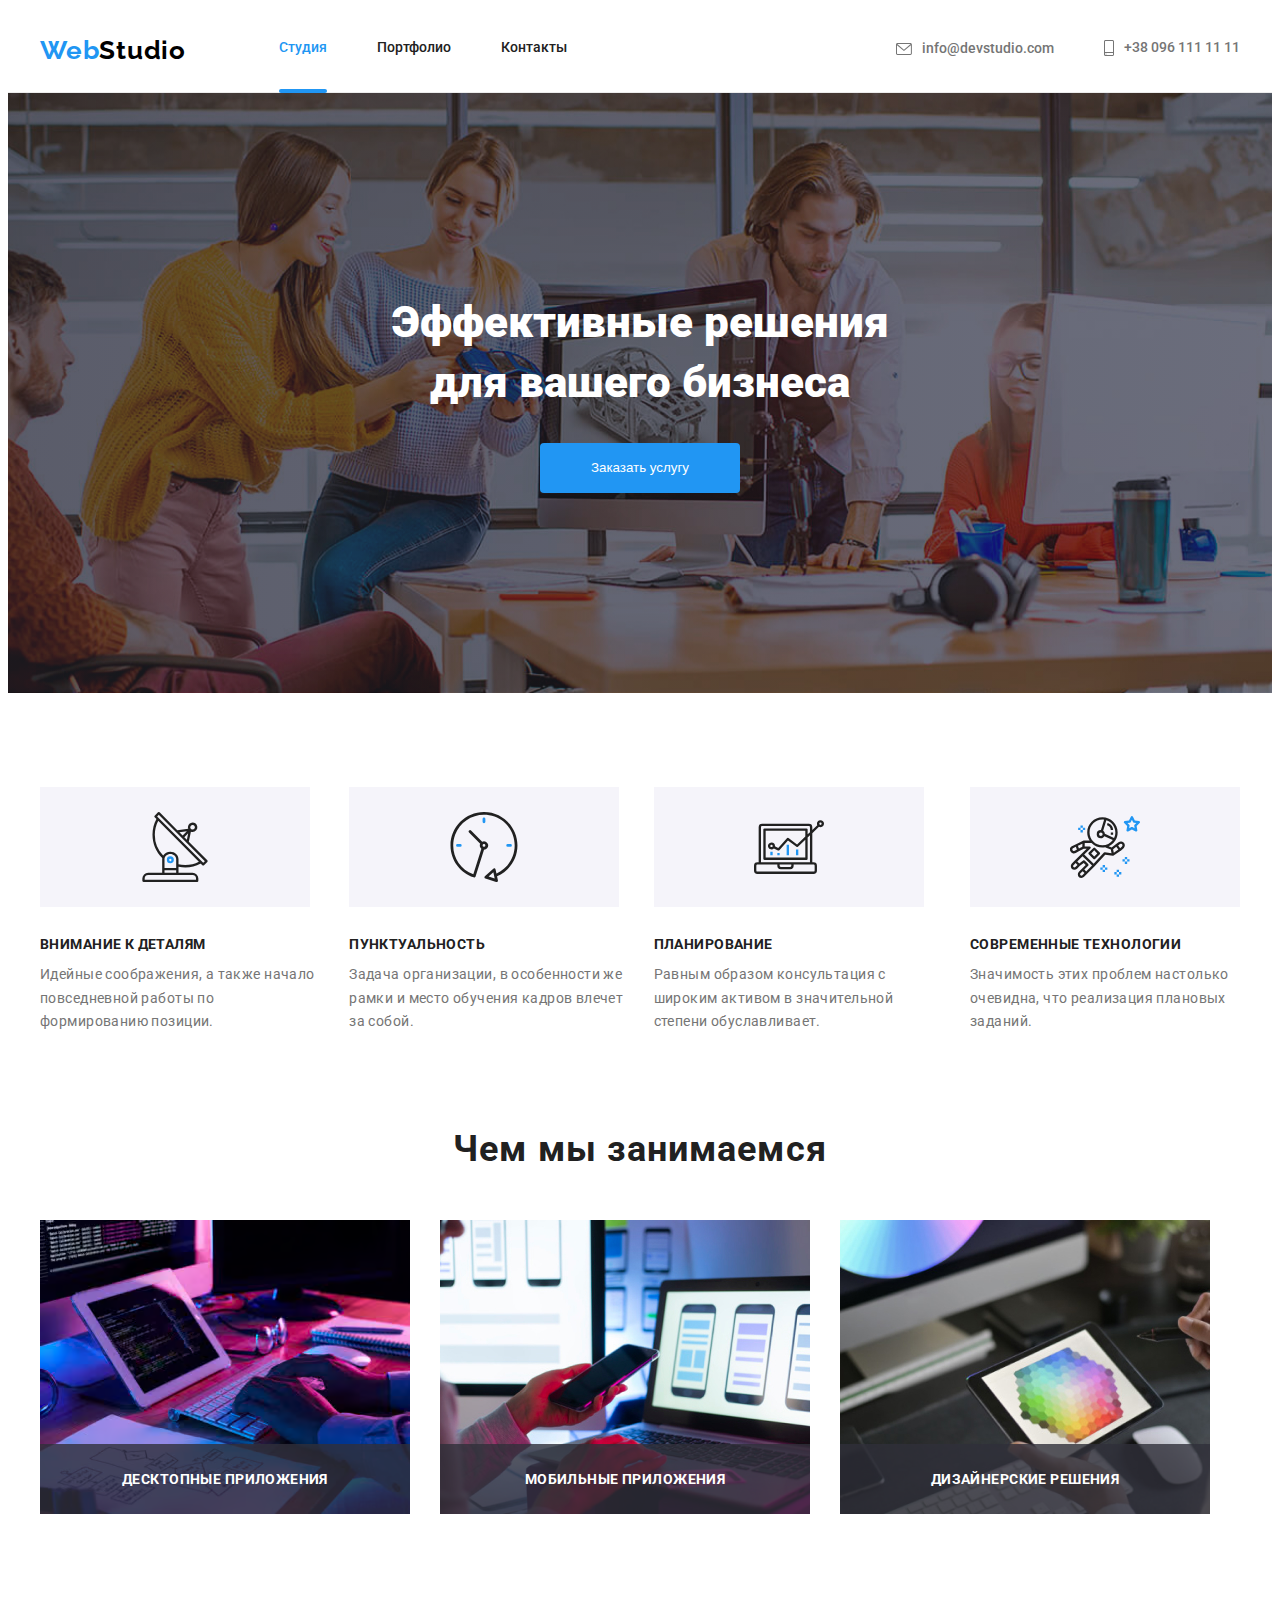
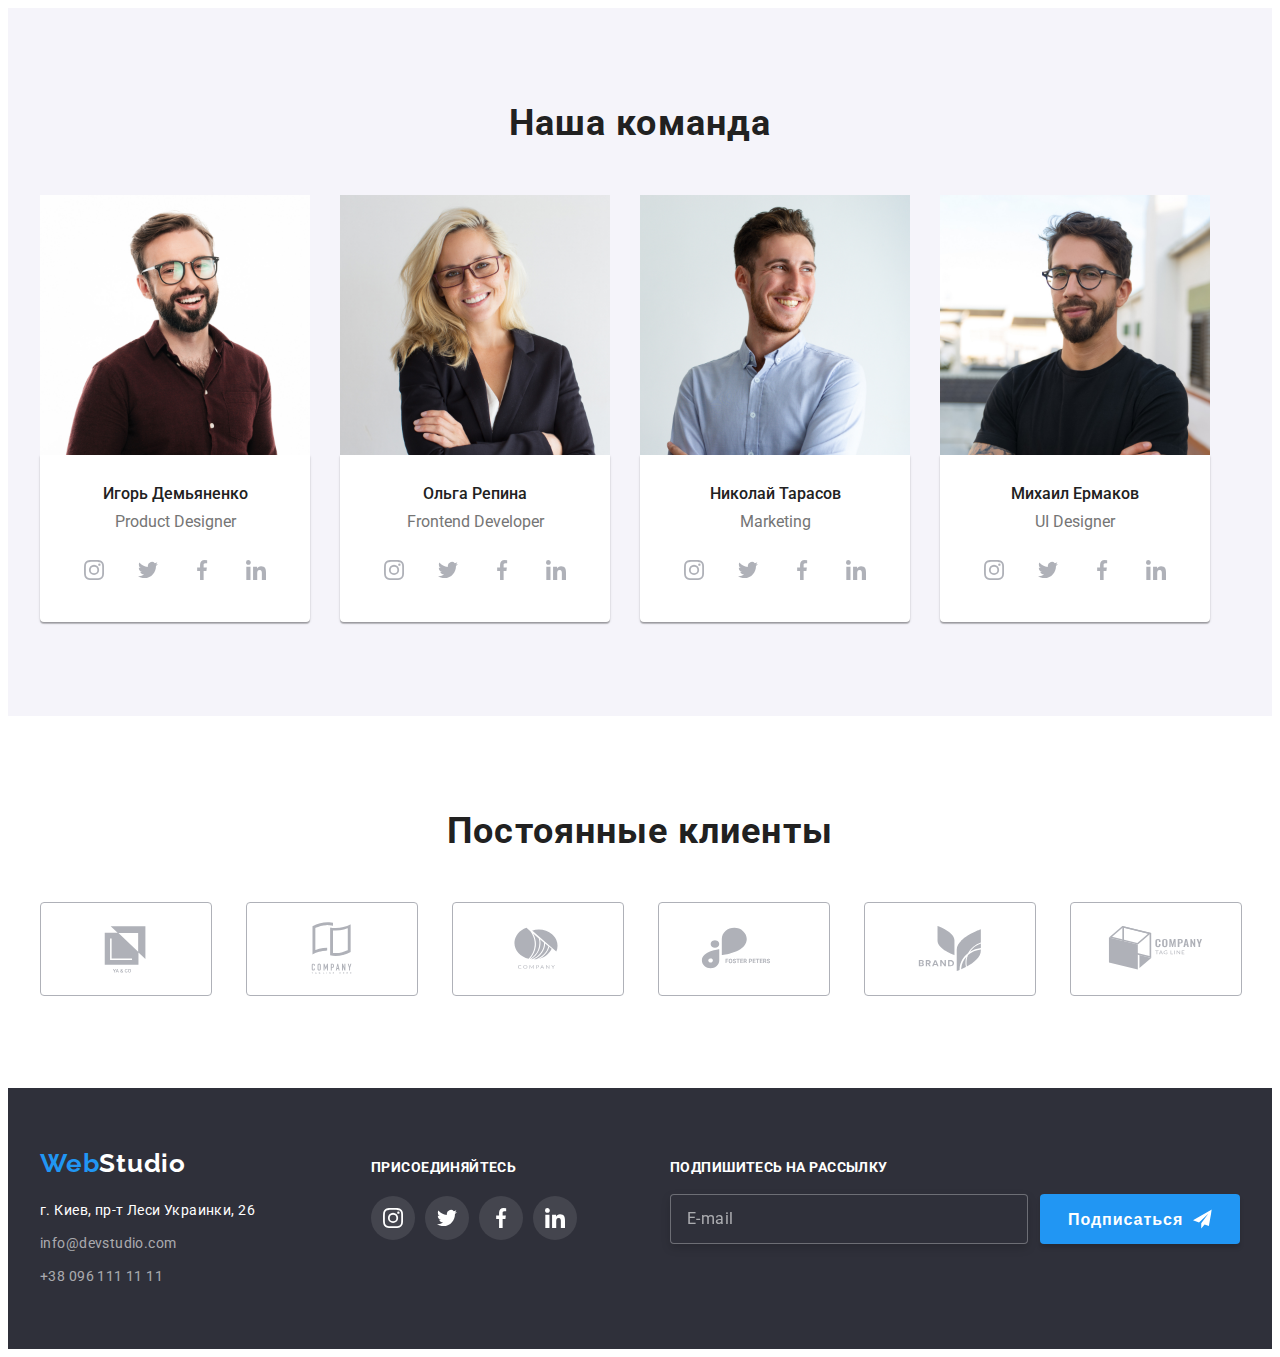
==== index.html @ e9dd63ea "копіювання" ====
<!DOCTYPE html>
<html lang="ru">

<head>
    <meta charset="UTF-8">
    <meta http-equiv="X-UA-Compatible" content="IE=edge">
    <meta name="viewport" content="width=device-width, initial-scale=1.0">
    <title>WebStudio</title>
    <link rel="stylesheet" href="https://cdnjs.cloudflare.com/ajax/libs/modern-normalize/1.1.0/modern-normalize.min.css"
        integrity="sha512-wpPYUAdjBVSE4KJnH1VR1HeZfpl1ub8YT/NKx4PuQ5NmX2tKuGu6U/JRp5y+Y8XG2tV+wKQpNHVUX03MfMFn9Q=="
        crossorigin="anonymous" referrerpolicy="no-referrer">
    <link
        href="https://fonts.googleapis.com/css2?family=Raleway:wght@700&family=Roboto:wght@400;500;700;900&display=swap"
        rel="stylesheet">
    <link rel="stylesheet" href="./css/styles.css">
</head>
<body>
    <!--section logo and header-->
  <header class="header">
    <div class="container header-container">
      <a class="logo-head" href="#"><span class="web">Web</span><span class="studio">Studio</span></a>
      <nav class="nav-box">
          <ul class="nav-site list">
              <li class="item"><a href="#" class="link current">Студия</a></li>
              <li class="item"><a href="./portfolio.html" class="link">Портфолио</a></li>
              <li class="item"><a href="#" class="link">Контакты</a></li>
          </ul>
      </nav>
      <ul class="nav-auth">
          <li class="nav-auth-kont"><a href="mailto:info@devstudio.com" class="kontacts">
               <svg class="icon-envelope"><use href="./images/symbol-defs.svg#icon-envelope"></use></svg>info@devstudio.com</a>
            </li>
          <li class="nav-auth-kont"><a href="tel:+380961111111" class="kontacts">
              <svg class="icon-smartphone">
              <use href="./images/symbol-defs.svg#icon-smartphone"></use>
              </svg>+38 096 111 11 11</a>
            </li>
      </ul>
    </div>
  </header>
  <main>
      <!--section hero-->
    <section class="hero">
        <h1 class="hero-idea">Эффективные решения <br>
            для вашего бизнеса</h1>
        <button class="service" type="button" data-modal-open>Заказать услугу</button>
    </section>
      <!--section features-->
      <section class="section">
          <div class="container features">
                <h2 class="visually-hidden">Наші переваги</h2>
              <ul class="features-list">
                  <li class="features-item">
                      <div class="feature-icon">
                          <svg class="icon" width="70" height="70">
                              <use href="./images/symbol-defs.svg#icon-antenna"></use>
                          </svg>
                      </div>
                      <h3 class="feature-idea">Внимание к деталям</h3>
                      <p class="feature">Идейные соображения, а также начало повседневной работы по формированию
                          позиции.</p>
                  </li>
                  <li class="features-item">
                      <div class="feature-icon">
                          <svg class="icon" width="70" height="70">
                              <use href="./images/symbol-defs.svg#icon-clock"></use>
                          </svg>
                      </div>
                      <h3 class="feature-idea">Пунктуальность</h3>
                      <p class="feature">Задача организации, в особенности же рамки и место обучения кадров влечет за
                          собой.</p>
                  </li>
                  <li class="features-item">
                      <div class="feature-icon">
                          <svg class="icon" width="70" height="70">
                              <use href="./images/symbol-defs.svg#icon-diagram"></use>
                          </svg>
                      </div>
                      <h3 class="feature-idea">Планирование</h3>
                      <p class="feature">Равным образом консультация с широким активом в значительной степени
                          обуславливает.</p>
                  </li>
                  <li class="features-item">
                      <div class="feature-icon">
                          <svg class="icon" width="70" height="70">
                              <use href="./images/symbol-defs.svg#icon-astronaut"></use>
                          </svg>
                      </div>
                      <h3 class="feature-idea">Современные технологии</h3>
                      <p class="feature">Значимость этих проблем настолько очевидна, что реализация плановых заданий.
                      </p>
                  </li>
              </ul>
          </div>

      </section>
      <!--===================================section photo=====================================-->
      <section class="section photo">
          <div class="container">
              <h2 class="imgs">Чем мы занимаемся</h2>
              <ul class="photo-list">
                  <li class="photo-item">
                      <div class="description-photo">
                          <img src="images/programs.jpg" width="370" class="photo-link" alt="програмиравание">
                          <div class="description">
                              <p class="description-title">Десктопные приложения</p>
                          </div>
                      </div></li>
                  <li class="photo-item">
                      <div class="description-photo">
                          <img src="images/webapplication.jpg" width="370" class="photo-link" alt="вебприложения">
                          <div class="description">
                              <p class="description-title">Мобильные приложения</p>
                          </div>
                      </div>
                  </li>
                    <li class="photo-item">
                      <div class="description-photo">
                          <img src="images/web-security.jpg" width="370" class="photo-link" alt="информбезопасность">
                          <div class="description">
                              <p class="description-title">Дизайнерские решения</p>
                          </div>
                  </div>
                  </li>
              </ul>
          </div>
      </section>
      <!--section our team-->
      <section class="section team">
          <div class="container">
              <h2 class="our-team">Наша команда</h2>
              <ul class="team-links">
                  <li class="team-link">
                      <img src="images/img (1).jpg" width="270" class="team-photo" alt="фото Игорь Демьяненко">
                      <div class="team-item">
                          <h3 class="team-names">Игорь Демьяненко</h3>
                          <p class="team-job">Product Designer</p>
                          <ul class="social-list">
                              <li class="social-item">
                                  <a href="#" class="social-link">
                                      <svg class="social-icon" width="20" height="20">
                                          <use href="./images/symbol-defs.svg#icon-instagram"></use>
                                      </svg>
                                  </a>
                              </li>
                              <li class="social-item">
                                  <a href="#" class="social-link">
                                      <svg class="social-icon" width="20" height="20">
                                          <use href="./images/symbol-defs.svg#icon-twitter"></use>
                                      </svg>
                                  </a>
                              </li>
                              <li class="social-item">
                                  <a href="#" class="social-link">
                                      <svg class="social-icon" width="20" height="20">
                                          <use href="./images/symbol-defs.svg#icon-facebook"></use>
                                      </svg>
                                  </a>
                              </li>
                              <li class="social-item">
                                  <a href="#" class="social-link">
                                      <svg class="social-icon" width="20" height="20">
                                          <use href="./images/symbol-defs.svg#icon-linkedin"></use>
                                      </svg>
                                  </a>
                              </li>
                          </ul>
                      </div>
                  </li>
                  <li class="team-link">
                      <img src="images/img (2).jpg" width="270" class="team-photo" alt="фото Ольга Репина">
                      <div class="team-item">
                          <h3 class="team-names">Ольга Репина</h3>
                          <p class="team-job">Frontend Developer</p>
                          <ul class="social-list">
                              <li class="social-item">
                                  <a href="#" class="social-link" >
                                      <svg class="social-icon" width="20" height="20">
                                          <use href="./images/symbol-defs.svg#icon-instagram"></use>
                                      </svg>
                                  </a>
                              </li>
                              <li class="social-item">
                                  <a href="#" class="social-link">
                                      <svg class="social-icon" width="20" height="20">
                                          <use href="./images/symbol-defs.svg#icon-twitter"></use>
                                      </svg>
                                  </a>
                              </li>
                              <li class="social-item">
                                  <a href="#" class="social-link">
                                      <svg class="social-icon" width="20" height="20">
                                          <use href="./images/symbol-defs.svg#icon-facebook"></use>
                                      </svg>
                                  </a>
                              </li>
                              <li class="social-item">
                                  <a href="#" class="social-link">
                                      <svg class="social-icon" width="20" height="20">
                                          <use href="./images/symbol-defs.svg#icon-linkedin"></use>
                                      </svg>
                                  </a>
                              </li>
                          </ul>
                      </div>
                  </li>
                  <li class="team-link">
                      <img src="images/img (3).jpg" width="270" class="team-photo" alt="фото Николай Тарасов">
                      <div class="team-item">
                          <h3 class="team-names">Николай Тарасов</h3>
                          <p class="team-job">Marketing</p>
                          <ul class="social-list">
                              <li class="social-item">
                                  <a href="#" class="social-link">
                                      <svg class="social-icon" width="20" height="20">
                                          <use href="./images/symbol-defs.svg#icon-instagram"></use>
                                      </svg>
                                  </a>
                              </li>
                              <li class="social-item">
                                  <a href="#" class="social-link">
                                      <svg class="social-icon" width="20" height="20">
                                          <use href="./images/symbol-defs.svg#icon-twitter"></use>
                                      </svg>
                                  </a>
                              </li>
                              <li class="social-item">
                                  <a href="#" class="social-link">
                                      <svg class="social-icon" width="20" height="20">
                                          <use href="./images/symbol-defs.svg#icon-facebook"></use>
                                      </svg>
                                  </a>
                              </li>
                              <li class="social-item">
                                  <a href="#" class="social-link">
                                      <svg class="social-icon" width="20" height="20">
                                          <use href="./images/symbol-defs.svg#icon-linkedin"></use>
                                      </svg>
                                  </a>
                              </li>
                          </ul>
                      </div>
                  </li>
                  <li class="team-link">
                      <img src="images/img (4).jpg" width="270" class="team-photo" alt="фото Михаил Ермаков">
                      <div class="team-item">
                          <h3 class="team-names">Михаил Ермаков</h3>
                          <p class="team-job">UI Designer</p>
                          <ul class="social-list">
                              <li class="social-item">
                                  <a href="#" class="social-link">
                                      <svg class="social-icon" width="20" height="20">
                                          <use href="./images/symbol-defs.svg#icon-instagram"></use>
                                      </svg>
                                  </a>
                              </li>
                              <li class="social-item">
                                  <a href="#" class="social-link">
                                      <svg class="social-icon" width="20" height="20">
                                          <use href="./images/symbol-defs.svg#icon-twitter"></use>
                                      </svg>
                                  </a>
                              </li>
                              <li class="social-item">
                                  <a href="#" class="social-link">
                                      <svg class="social-icon" width="20" height="20">
                                          <use href="./images/symbol-defs.svg#icon-facebook"></use>
                                      </svg>
                                  </a>
                              </li>
                              <li class="social-item">
                                  <a href="#" class="social-link">
                                      <svg class="social-icon" width="20" height="20">
                                          <use href="./images/symbol-defs.svg#icon-linkedin"></use>
                                      </svg>
                                  </a>
                              </li>
                          </ul>
                      </div>
                  </li>
              </ul>
          </div>
      </section>
      <!--clients-->
      <section class="section clients">
          <div class="container">
              <h2 class="section-title">Постоянные клиенты</h2>
              <ul class="client-list">
                  <li class="client-item">
                      <a href="#" class="client-link" width="170" height="92">
                          <svg class="client-icon" width="106" height="60">
                              <use href="./images/symbol-defs.svg#icon-Logo"></use>
                          </svg>
                      </a>
                  </li>
                  <li class="client-item">
                      <a href="#" class="client-link">
                          <svg class="client-icon" width="106" height="60">
                              <use href="./images/symbol-defs.svg#icon-Logo-1"></use>
                          </svg>
                      </a>
                  </li>
                  <li class="client-item">
                      <a href="#" class="client-link">
                          <svg class="client-icon"  width="106" height="60">
                              <use href="./images/symbol-defs.svg#icon-Logo-2"></use>
                          </svg>
                      </a>
                  </li>
                  <li class="client-item">
                      <a href="#" class="client-link">
                          <svg class="client-icon" width="106" height="60">
                              <use href="./images/symbol-defs.svg#icon-Logo-3"></use>
                          </svg>
                      </a>
                  </li>
                  <li class="client-item">
                      <a href="#" class="client-link">
                          <svg class="client-icon" width="106" height="60">
                              <use href="./images/symbol-defs.svg#icon-Logo-4"></use>
                          </svg>
                      </a>
                  </li>
                  <li class="client-item">
                      <a href="#" class="client-link">
                          <svg class="client-icon" width="106" height="60">
                              <use href="./images/symbol-defs.svg#icon-Logo-5"></use>
                          </svg>
                      </a>
                  </li>
              </ul>

          </div>
              
      </section>
      
  </main>
    <!--=======================================footer==========================================-->
    <footer class="footer">
        <div class="container footer-container">
            <div class="footer-addres">
                <a class="footer-logo" href="#"><span class="wb">Web</span><span class="wbstudio">Studio</span></a>
                <address >
                    <ul class="footer-addrs">
                        <li class="footer-item"><a href="#" class="address">г. Киев, пр-т Леси Украинки, 26</a></li>
                        <li class="footer-item"><a href="mailto:info@devstudio.com" class="contacts">info@devstudio.com</a></li>
                        <li class="footer-item"><a href="tel:+380961111111" class="contacts">+38 096 111 11 11</a></li>
                    </ul>
                </address>
            </div>
            <div class="fsocial-title">
                <b class="footer-title">присоединяйтесь</b>
                <ul class="fsocial-list">
                    <li class="fsocial-item">
                        <a href="#" class="fsocial-link">
                            <svg class="fsocial-icon" width="20" height="20">
                                <use href="./images/symbol-defs.svg#icon-instagram"></use>
                            </svg>
                        </a>
                    </li>
                    <li class="fsocial-item">
                        <a href="#" class="fsocial-link">
                            <svg class="fsocial-icon" width="20" height="20">
                                <use href="./images/symbol-defs.svg#icon-twitter"></use>
                            </svg>
                        </a>
                    </li>
                    <li class="fsocial-item">
                        <a href="#" class="fsocial-link">
                            <svg class="fsocial-icon" width="20" height="20">
                                <use href="./images/symbol-defs.svg#icon-facebook"></use>
                            </svg>
                        </a>
                    </li>
                    <li class="fsocial-item">
                        <a href="#" class="fsocial-link">
                            <svg class="fsocial-icon" width="20" height="20">
                                <use href="./images/symbol-defs.svg#icon-linkedin"></use>
                            </svg>
                        </a>
                    </li>
                </ul>
            </div>
            <form class="subscribe">
              <div class="subscribe-div">
                <label for="subscribe-email" class="subscribe-title">Подпишитесь на рассылку</label>
                <input id="subscribe-email" class="subscribe-input" type="email" name="email" placeholder="E-mail">
              </div>
            <button type="submit" class="subscribe-submit">Подписаться
              <svg class="icon-send" width="24" height="24">
                <use href="./images/symbol-defs1.svg#icon-send"></use>
              </svg>
            </button>
                  
              
            </form>
            
        </div>
    </footer>
<!--=======================================Модальне вікно=======================================-->
    <div class="backdrop is-hidden" data-modal>
      <div class="modal-box">
            <button class="modal-close" data-modal-close>
              <svg class="modal-close-icon" width="11" height="11">
                <use href="./images/symbol-defs.svg#modal-close">
                </use>
              </svg>
            </button>
            
            <form for="#" class="form-container" >
              <p class="form-header-title">Оставьте свои данные, мы вам перезвоним</p>
              <div class="form-sector">
                  <label for="name" class="form-label">Имя</label>
                  <input id="name" class="form-input" type="text" name="username" required>
                  <svg class="form-icon" width="18" height="18">
                      <use href="./images/symbol-defs1.svg#icon-person"></use>
                  </svg>
              </div>
              <div class="form-sector">
                  <label for="phone" class="form-label">Телефон</label>
                  <input id="phone" class="form-input" type="text" name="userphone" required>
                  <svg class="form-icon" width="18" height="18">
                      <use href="./images/symbol-defs1.svg#icon-phone"></use>
                  </svg>
              </div>
              <div class="form-sector">
                <label for="email" class="form-label">Почта</label>
                <input id="email" class="form-input" type="text" name="usermail" required>
                <svg class="form-icon" width="18" height="18">
                  <use href="./images/symbol-defs1.svg#icon-email"></use>
                </svg>
              </div>
              
<!--
              <label class="form-label">
                <span class="form-title">Почта</span>
                <input class="form-input" type="email" name="email" required>
                  <svg class="form-icon" width="18" height="18">
                    <use href="./images/symbol-defs1.svg#icon-email"></use>
                  </svg>
              </label>-->
              <div class="form-sector">
                <label for="message" class="form-label">Комментарий</label>
                <textarea id="message" name="text" class="form-message" placeholder="Введите текст"></textarea>
              </div>
<!--           
              <div class="form-checkbox">
                <input type="checkbox" class="policy-checkbox" id="check-label">
                <label class="policy-check" for="check-label">Соглашаюсь с рассылкой и принимаю &nbsp;<a href="#" class="checkbox-terms">Условия договора</a></label>
            </div>
-->
              <div class="form-checkbox">

              
                <label class="checkbox-terms">Соглашаюсь с рассылкой и принимаю <span class="terms-link">Условия
                    договора</span>
                                  <input type="checkbox" name="checkbox" class="checkbox">
                                  <svg class="checkbox-icon" width="16" height="16">
                                    <use href="./images/symbol-defs1.svg#icon-check"></use>
                                  </svg>
                  </label>
              </div>
            <button type="submit" class="sbm"> <span class="sbm-title">Отправить</span></button>
            </form>
        </div>
      </div>
<!--=======================================script=================================================-->
    <script src="./js/modal.js"></script>
</body>
</html>
---- css/styles.css ----
:root {
  --text-color-primary: #212121;
  --text-color-secondary: #757575;
  --text-color-accent: #2196f3;
  --font-primary: Roboto;
  --font-secondary: Raleway;
  --bezier-timing: cubic-bezier(0.4, 0, 0.2, 1);
}
body {
  font-family: var(--font-primary);
  color: var(--text-color-primary);
}
a {
  text-decoration: none;
  cursor: pointer;
}
ul {
  margin: 0;
  list-style: none;
  padding-inline-start: 0;
}
h1,
h2,
h3,
h4,
p,
li {
  margin: 0;
}
/*============================================header=============================================*/
.header {
  border-bottom: 1px solid #ececec;
}
.container {
  width: 1200px;
  margin: 0 auto;
  padding-left: 15px;
  padding-right: 15px;
}
.header-container {
  align-items: center;
  display: flex;
}
.logo-head {
  margin-right: 93px;
  color: #000000;
  font-weight: 700;
  font-size: 26px;
  line-height: 1.19;
  letter-spacing: 0.03em;
}
.web {
  color: var(--text-color-accent);
  font-family: Raleway, sans-serif;
  font-weight: 700;
  font-size: 26px;
  line-height: 1.19;
  letter-spacing: 0.03em;
}
.studio {
  color: #000000;
  font-family: Raleway, sans-serif;
  font-weight: 700;
  font-size: 26px;
  line-height: 1.19;
  letter-spacing: 0.03em;

  transition: color 250ms var(--bezier-timing);
}
.studio:focus,
.studio:hover {
  color: var(--text-color-accent);
}
.logo:hover,
.logo:focus {
  color: var(--text-color-accent);
}
.nav-site {
  display: flex;
}
.nav-site .item {
  margin-right: 50px;
}
.nav-site .link {
  color: var(--text-color-primary);
  display: block;
  padding: 32px 0;

  font-weight: 500;
  font-size: 14px;
  line-height: 1.14;

  transition: color 250ms var(--bezier-timing);
}
.nav-site .item:last-child {
  margin-right: 0;
}
.link:hover,
.link:focus {
  color: var(--text-color-accent);
}
.nav-site .link .current {
  color: var(--text-color-accent);
}
.link.current {
  color: var(--text-color-accent);
}
.current::after {
  content: "";
  display: block;
  position: relative;
  top: 33px;

  width: 100%;
  height: 4px;
  background-color: var(--text-color-accent);
  border-radius: 2px;
}
.nav-auth {
  display: flex;
  margin-left: auto;
}
.nav-auth-kont {
  margin-right: 50px;
}
.nav-auth-kont:last-child {
  margin-right: 0;
}
.kontacts {
  display: inline-flex;
  align-items: center;
  color: var(--text-color-secondary);
  /*  padding-top: 32px;
    padding-bottom: 32px;*/
  font-weight: 500;
  font-size: 14px;
  line-height: 1.14;

  transition: color 250ms var(--bezier-timing);
}
.nav-auth.nav-auth-kont:last-child {
  margin-right: 0;
}
.icon-envelope {
  width: 16px;
  height: 12px;
  margin-right: 10px;
  fill: currentColor;
}
.icon-smartphone {
  width: 10px;
  height: 16px;
  margin-right: 10px;
  fill: currentColor;
}
.kontacts:hover,
.kontacts:focus {
  color: var(--text-color-accent);
}
/*==============================================hero=============================================*/
.hero {
  padding: 200px 0;
  max-width: 1600px;
  margin-left: auto;
  margin-right: auto;
  background-repeat: no-repeat;
  background-size: cover;
  background-position: center;
  text-align: center;
  background-image: linear-gradient(
      to right,
      rgba(47, 48, 58, 0.5),
      rgba(47, 48, 58, 0.3)
    ),
    url(../images/Img\ \(15\).jpg);
}
.hero-idea {
  color: #ffffff;
  font-weight: 900;
  font-size: 44px;
  line-height: 1.36;
  text-align: center;
}
.service {
  width: 200px;
  height: 50px;
  margin-top: 30px;
  border-radius: 4px;
  border: transparent;

  color: #ffffff;
  background-color: var(--text-color-accent);
  cursor: pointer;

  transition: color 250ms var(--bezier-timing),
    background-color 250ms var(--bezier-timing);
}
.service:hover,
.service:focus {
  color: var(--text-color-accent);
  background-color: #ffffff;
}

/*===========================================section features===============================================*/
.section {
  padding: 94px 0;
}
.features-list {
  display: flex;
}
.features-item {
  margin-right: 30px;
}
.features-item:last-child {
  margin-right: 0;
}
.feature-idea {
  color: var(--text-color-primary);
  font-weight: 700;
  font-size: 14px;
  line-height: 1.14;
  letter-spacing: 0.03em;
  text-transform: uppercase;
}
.feature {
  margin-top: 10px;
  color: var(--text-color-secondary);
  font-size: 14px;
  line-height: 1.71;
  letter-spacing: 0.03em;
}
.features-item .feature-icon {
  display: flex;
  justify-content: center;
  align-items: center;
  width: 270px;
  height: 120px;
  background-color: #f5f4fa;
  margin-bottom: 30px;
}
/*.icon { 
    
    width: 70px;
    height: 70px;
}*/
/*=================================================section photo===============================================*/
.photo {
  padding-top: 0;

  margin-left: auto;
  margin-right: auto;
}
.imgs {
  text-align: center;
  font-weight: 700;
  font-size: 36px;
  line-height: 1.17;
  letter-spacing: 0.03em;

  color: #212121;
}

img {
  display: block;
  max-width: 100%;
  height: auto;
}

.photo-item {
  margin-right: 30px;
}
.photo-item:last-child {
  margin-right: 0;
}
.photo-list {
  display: flex;
  margin-top: 50px;
}
.description-photo {
  position: relative;
}
.description {
  position: absolute;
  bottom: 0;
  display: flex;
  justify-content: center;
  align-items: center;
  width: 370px;
  height: 70px;
  background: rgba(47, 48, 58, 0.8);
}
.description-title {
  text-align: center;

  font-weight: 700;
  font-size: 14px;
  line-height: 1.14;

  letter-spacing: 0.03em;
  text-transform: uppercase;

  color: #ffffff;
}
/*===========================================section team=====================================================*/
.team {
  background: #f5f4fa;
}
.section .team {
  padding: 94px 0;
}

.our-team {
  font-weight: 700;
  font-size: 36px;
  line-height: 1.17;
  text-align: center;
  letter-spacing: 0.03em;
  color: #212121;
}
.team-links {
  display: flex;
  margin-top: 50px;
}
.team-link {
  margin-right: 30px;
}
.team-link:last-child {
  margin-right: 0;
}
.team-item {
  display: block;
  align-items: center;
  padding-top: 30px;
  padding-bottom: 30px;
  background-color: #ffffff;
  box-shadow: 0px 1px 3px rgba(0, 0, 0, 0.12), 0px 1px 1px rgba(0, 0, 0, 0.14),
    0px 2px 1px rgba(0, 0, 0, 0.2);
  border-radius: 0px 0px 4px 4px;
}
.team-names {
  color: var(--text-color-primary);
  font-weight: 500;
  font-size: 16px;
  line-height: 1.18;
  text-align: center;
}
.team-job {
  margin-top: 10px;
  color: var(--text-color-secondary);
  font-size: 16px;
  line-height: 1.18;
  text-align: center;
}
/*===============================================section social==============================================*/
.social-list {
  display: flex;
  justify-content: center;

  margin-top: 16px;
}
.social-item {
  width: 44px;
  height: 44px;
  margin-right: 10px;
}
.social-item:last-child {
  margin-right: 0;
}
.social-link {
  display: flex;
  align-items: center;
  justify-content: center;
  width: 100%;
  height: 100%;
  border-radius: 50%;

  color: #afb1b8;

  transition: fill 250ms var(--bezier-timing),
    background-color 250ms var(--bezier-timing);
}
.social-icon {
  fill: currentColor;
}
.social-link:hover,
.social-link:focus {
  fill: #ffffff;
  background-color: var(--text-color-accent);
}

.social-link:hover .social-icon,
.social-link:focus .social-icon {
  fill: #ffffff;
}
/*================================================section clients============================================*/
.section-clients {
  padding: 94px auto;
  background-color: #e5e5e5;
}
.section-title {
  font-weight: 700;
  font-size: 36px;
  line-height: 1.17;
  text-align: center;
  letter-spacing: 0.03em;
}
.client-list {
  display: flex;
  justify-content: space-between;
  margin-top: 50px;
}
.client-item {
  width: 170px;
  height: 92px;
  margin-right: 30px;
}
.client-link {
  display: flex;
  justify-content: center;
  align-items: center;

  color: #afb1b8;
  width: 100%;
  height: 100%;
  border: 1px solid #afb1b8;
  border-radius: 4px;

  transition: color 250ms var(--bezier-timing),
    border-color 250ms var(--bezier-timing), fill 250ms var(--bezier-timing);
}
.client-item:last-child {
  margin-right: 0;
}

.client-link:hover,
.client-link:focus {
  color: var(--text-color-accent);
  border-color: var(--text-color-accent);
}
.client-link:hover .client-icon,
.client-link:focus .client-icon {
  fill: var(--text-color-accent);
}
.client-icon {
  fill: currentColor;
}
/*=================================================projects=================================================*/
.projects {
  display: block;
  margin-top: 94px;
  margin-bottom: 94px;
}
.visually-hidden {
  position: absolute;
  clip: rect(0 0 0 0);
  width: 1px;
  height: 1px;
  margin: -1px;
}
.cares {
  margin-bottom: 50px;
  display: flex;
  justify-content: center;
}
.cares-item {
  margin-right: 8px;
}
.cares-item:last-child {
  margin-right: 0;
}
.care {
  color: var(--text-color-primary);
  background-color: #f5f4fa;
  cursor: pointer;
  border: transparent;
  border-radius: 4px;
  padding: 6px 22px;

  font-weight: 500;
  font-size: 16px;
  line-height: 1.63;
  text-align: center;
  letter-spacing: 0.03em;

  transition: color 250ms var(--bezier-timing),
    background-color 250ms var(--bezier-timing),
    box-shadow 250ms var(--bezier-timing);
}
.care:hover,
.care:focus {
  color: #ffffff;
  background-color: var(--text-color-accent);
  box-shadow: 0px 3px 1px rgba(0, 0, 0, 0.1), 0px 1px 2px rgba(0, 0, 0, 0.08),
    0px 2px 2px rgba(0, 0, 0, 0.12);
}
/*============================================section products===============================================*/
.products {
  display: flex;
  flex-wrap: wrap;
}
.product-item {
  display: block;
  align-items: center;
  width: 370px;

  margin: 0 30px 30px 0;
}
.product-link {
  display: block;
  align-items: center;
  background-color: #ffffff;
}
.product-link:hover,
.product-link:focus {
  box-shadow: 0px 1px 1px rgba(0, 0, 0, 0.12), 0px 4px 4px rgba(0, 0, 0, 0.06),
    1px 4px 6px rgba(0, 0, 0, 0.16);
}
.product {
  padding: 20px 24px;
  border: 1px solid #eee;
  border-top: 0;
}
.product-item:nth-child(3n) {
  margin-right: 0;
}
.product-item:nth-last-child(-n + 3) {
  margin-bottom: 0;
}
img {
  display: block;
  max-width: 100%;
  height: auto;
}
.product-name {
  color: #212121;
  font-weight: 700;
  font-size: 18px;
  line-height: 2;
  letter-spacing: 0.06em;
}
.product-trait {
  margin-top: 4px;

  color: var(--text-color-secondary);
  font-size: 16px;
  line-height: 1.88;
  letter-spacing: 0.03em;
}
.wrapper {
  width: 370px;

  position: relative;
}
.wrapper-box {
  position: relative;
  overflow: hidden;
}

.wrapper-text {
  background: rgba(33, 150, 243, 0.9);

  width: 370px;
  height: 294px;

  position: absolute;
  overflow: hidden;
  display: flex;
  justify-content: center;
  align-items: center;
  padding: 63px 24px;

  font-style: normal;
  font-size: 18px;
  line-height: 1.56;
  letter-spacing: 0.03em;
  color: #ffffff;

  top: 0;
  left: 0;
  transform: translateY(101%);
  transition: transform 250ms var(--bezier-timing),
    box-shadow 250ms var(--bezier-timing);
}
.product-link:hover .wrapper-text,
.product-link:focus .wrapper-text {
  transform: translateZ(0);
  overflow: visible;
  box-shadow: 0px 1px 1px rgba(0, 0, 0, 0.12), 0px 4px 4px rgba(0, 0, 0, 0.06),
    1px 4px 6px rgba(0, 0, 0, 0.16);
}

.wrapper:hover,
.wrapper:focus {
  transform: translateZ(100%);
  overflow: visible;
  box-shadow: 0px 1px 1px rgba(0, 0, 0, 0.12), 0px 4px 4px rgba(0, 0, 0, 0.06),
    1px 4px 6px rgba(0, 0, 0, 0.16);
}
/* ===================================================footer============================================ */
.footer {
  background-color: #2f303a;
  padding-top: 60px;
  padding-bottom: 60px;
}
.footer-container {
  display: flex;
  align-items: baseline;
}
.footer-addres {
  flex-grow: 1;
}
.footer-logo {
  margin-bottom: 20px;

  font-family: Raleway, sans-serif;
  color: #ffffff;
  font-weight: 700;
  font-size: 26px;
  line-height: 1.19;
  letter-spacing: 0.03em;
  background-color: #2f303a;

  transition: color 250ms cubic-bezier(0.4, 0, 0.2, 1);
}
.wb {
  color: var(--text-color-accent);
  font-family: Raleway;
  font-weight: 700;
  font-size: 26px;
  line-height: 1.19;
  letter-spacing: 0.03em;

  transition: color 250ms var(--bezier-timing);
}
.wbstudio {
  font-family: Raleway;
  font-weight: 700;
  font-size: 26px;
  line-height: 1.19;
  letter-spacing: 0.03em;
}
.footer-logo:hover,
.footer-logo:focus {
  color: var(--text-color-accent);
}
.footer-addrs {
  margin-top: 20px;
}
.address {
  margin-top: 20px;
  color: #ffffff;
  font-style: normal;
  font-size: 14px;
  line-height: 1.71;
  letter-spacing: 0.03em;

  transition: color 250ms var(--bezier-timing);
}
.contacts {
  color: rgba(255, 255, 255, 0.6);
  font-style: normal;
  font-size: 14px;
  line-height: 1.71;
  letter-spacing: 0.03em;

  transition: color 250ms var(--bezier-timing);
}

.footer-item {
  margin-bottom: 9px;
}
.footer-item:last-child {
  margin-bottom: 0;
}
.address:hover,
.address:focus {
  color: var(--text-color-accent);
}
.contacts:hover,
.contacts:focus {
  color: var(--text-color-accent);
}
/*---section social footer---*/
.fsocial-title {
  margin-left: 70px;
}

.footer-title {
  font-weight: 700;
  font-size: 14px;
  line-height: 1.14;
  letter-spacing: 0.03em;
  text-transform: uppercase;

  color: #ffffff;
}
.fsocial-list {
  display: flex;
  justify-content: center;
  margin-top: 20px;
}
.fsocial-item {
  width: 44px;
  height: 44px;
  margin-right: 10px;
}
.fsocial-item:last-child {
  margin-right: 0;
}
.fsocial-link {
  display: flex;
  align-items: center;
  justify-content: center;
  width: 100%;
  height: 100%;
  border-radius: 50%;

  color: #afb1b8;
  background: rgba(255, 255, 255, 0.1);

  transition: fill 250ms var(--bezier-timing),
    background-color 250ms var(--bezier-timing);
}
.fsocial-icon {
  fill: #ffffff;
}
.fsocial-link:hover,
.fsocial-link:focus {
  fill: #ffffff;
  background-color: var(--text-color-accent);
}

.fsocial-link:hover .fsocial-icon,
.fsocial-link:focus .fsocial-icon {
  fill: #ffffff;
}
.subscribe {
  width: 570px;
  height: 86px;
  margin-left: 93px;
  display: flex;
  align-items: flex-end;
}
.subscribe-div {
  display: inline-block;
  margin-right: 12px;
}
/*
.subscribe-box {
  display: flex;
  justify-content: center;
  align-items: center;
  
}
*/
.subscribe-title {
  margin-bottom: 20px;

  font-weight: 700;
  font-size: 14px;
  line-height: 1.14;
  letter-spacing: 0.03em;
  text-transform: uppercase;

  color: #ffffff;
  cursor: pointer;
}
.subscribe-input {
  margin-top: 18px;
  padding-left: 16px;
  width: 358px;
  height: 50px;
  border: 1px solid rgba(255, 255, 255, 0.3);
  box-sizing: border-box;
  filter: drop-shadow(0px 4px 4px rgba(0, 0, 0, 0.15));
  border-radius: 4px;
  background: #2f303a;
}
.subscribe-input::placeholder {
  font-family: Roboto;
  font-style: normal;
  font-weight: normal;
  font-size: 16px;
  line-height: 20px;
  /* identical to box height, or 125% */

  display: flex;
  align-items: center;
  letter-spacing: 0.03em;

  color: rgba(255, 255, 255, 0.6);
}
.subscribe-submit {
  width: 200px;
  height: 50px;
  cursor: pointer;
}
.subscribe-submit {
  
  font-style: normal;
  font-weight: 700;
  font-size: 16px;
  line-height: 1.87;

  padding: 10px 28px;
  display: flex;
  align-items: center;
  text-align: center;
  letter-spacing: 0.06em;

  color: #ffffff;
  background: #2196f3;
  box-shadow: 0px 4px 4px rgba(0, 0, 0, 0.15);
  border-radius: 4px;
  border: transparent;
}
.icon-send {
  margin-left: 10px;
}
/*===========================================модальне вікно================================================*/
.backdrop {
  position: fixed;
  top: 0;
  left: 0;

  width: 100%;
  height: 100%;
  background-color: rgba(0, 0, 0, 0.4);

  opacity: 1;
  transition: opacity 250ms var(--bezier-timing);
}
.backdrop.is-hidden {
  opacity: 0;
  pointer-events: none;
}
.backdrop.is-hidden .modal {
  transform: translate(-50%, -50%) scale(1.1);
}
.modal-box {
  position: fixed;
  top: 50%;
  left: 50%;

  width: 528px;
  min-height: 581px;

  transform: translate(-50%, -50%);
  transition: transform 250ms var(--bezier-timing);

  border-radius: 4px;
  background-color: #ffffff;
  box-shadow: 0px 1px 3px rgba(0, 0, 0, 0.12), 0px 1px 1px rgba(0, 0, 0, 0.14),
    0px 2px 1px rgba(0, 0, 0, 0.2);
}
.modal-close {
  position: absolute;
  top: 8px;
  right: 8px;
  cursor: pointer;
  padding: 0;

  display: flex;
  justify-content: center;
  align-items: center;
  width: 30px;
  height: 30px;
  border-radius: 50%;

  border: 1px solid rgba(0, 0, 0, 0.1);
  background: #ffffff;
}
/*
input {
  padding: 8px;
  font-family: inherit;
}

label {
  display: flex;
  flex-direction: column;
  margin-bottom: 8px;
}
*/
.modal-close:hover,
.modal-close:focus {
  fill: var(--text-color-accent);
}

.modal-close-icon:hover,
.modal-close-icon:focus {
  fill: var(--text-color-accent);
}

.form-container {
  width: 528px;
  height: 581px;
  padding: 40px;

  cursor: pointer;
  display: flex;
  flex-direction: column;
}
.form-header-title {
  font-style: normal;
  font-weight: 700;
  font-size: 20px;
  line-height: 1.15;
  letter-spacing: 0.03em;

  margin-bottom: 12px;
  text-align: center;
}
.form-sector {
  margin-bottom: 10px;
  position: relative;
}
.form-label {
  display: block;
  font-style: normal;
  font-size: 12px;
  line-height: 1.17;
  letter-spacing: 0.01em;
  color: #757575;

  margin-bottom: 4px;
  cursor: pointer;
  position: relative;
}
.form-input,
.form-messege {
  width: 100%;
  height: 40px;
  padding: 0 10px 0 42px;

  border: 1px solid rgba(33, 33, 33, 0.2);
  box-sizing: border-box;
  border-radius: 4px;
  outline: none;
}
.form-message {
  display: block;
  margin-bottom: 10px;
  width: 100%;
  height: 120px;
  resize: none;
  padding: 12px 16px;
  font-family: inherit;
  border: 1px solid rgba(33, 33, 33, 0.2);
  border-radius: 4px;
  outline: none;
}
.form-message:focus {
  outline: 1px solid #2196f3;
  border: 1px solid #2196f3;
}
.form-message::placeholder {
  font-style: normal;
  font-size: 14px;
  line-height: 1.14;
  letter-spacing: 0.01em;

  color: rgba(117, 117, 117, 0.5);
}
.form-title {
  padding-bottom: 4px;

  font-style: normal;
  font-size: 12px;
  line-height: 1.17;
  letter-spacing: 0.01em;
  color: #757575;
}
.form-icon {
  position: absolute;
  top: 50%;
  left: 12px;
  transition: fill 250ms var(--bezier-timing),
    outline 250ms var(--bezier-timing);
}
.form-input:focus {
  outline: 1px solid #2196f3;
}
.form-input:focus ~ .form-icon {
  fill: #2196f3;
}
.form-checkbox {
    position: relative;
    display: inline-flex;
    justify-content: center;
    align-items: center;
    margin-bottom: 30px;
    width: 100%;
    cursor: pointer;
}

.checkbox-terms {
   
    font-size: 14px;
    line-height: 1.71;
    letter-spacing: 0.03em;
    color: #757575;
    cursor: pointer;
}

.checkbox-terms .terms-link {
    color: var(--text-color-accent);
    text-decoration: underline;
}

.checkbox {
  position: absolute;
  clip: rect(0 0 0 0);
  width: 1px;
  height: 1px;
  margin: -1px;
  overflow: hidden;
  display: flex;
    /*
    -moz-appearance: none;
    -webkit-appearance: none;
    appearance: none; */
}

.checkbox-terms::before {
    content: "";
    display: inline-flex;
    text-align: center;
    width: 15px;
    height: 15px;
    border: 2px solid #212121;
    border-radius: 2px;
    margin-right: 7px;
}

.checkbox-icon {
    position: absolute;
    top: 3px;
    left: 12px;
    opacity: 0;
    pointer-events: none;
    
    background-color: var(--text-color-accent);
    fill: var(--background-main-color);       /*проблема===========подивись======================*/  
    border: 2px solid #2196F3;
    border-radius: 2px;
    cursor: pointer;

    /*transform: translatex(50%);
    transition: transform 250ms cubic-bezier(0.4, 0, 0.2, 1);*/
}

.checkbox:focus {
    outline-color: var(--text-color-accent);
    border: 2px solid #2196F3;
    border-radius: 2px;
}

.checkbox:checked + .checkbox-icon {
    /*transform: translatex(-50%);*/
    opacity: 1; 
    transition: opacity 250ms cubic-bezier(0.4, 0, 0.2, 1);
    background-origin: border-box;
}

.checkbox-button {
    margin: 0 auto;
}

/*
.form-checkbox {
  display: flex;
  justify-content: space-between;
}
.policy-checkbox {
  display: flex;
  align-items: center;
  cursor: pointer;
}
.policy-check::before {
  content: "";
  display: block;
  width: 10px;
  height: 10px;
  margin-right: 0px;

  border-radius: 2px;
  border: 2px solid #212121;
}
.checkbox-terms {
  display: flex;
  font-style: normal;
  font-size: 15px;
  line-height: 1.71;

  letter-spacing: 0.03em;
  position: relative;
  top: 2px;
  color: #757575;
}

.policy-checkbox {
  position: absolute;
  clip: rect(0 0 0 0);
  width: 1px;
  height: 1px;
  margin: -1px;
  overflow: hidden;
  display: flex;
}
.policy-checkbox:checked + .policy-check::before {
  background-color: #2196f3;
}
.terms-link {
  text-decoration-line: underline;

  color: #2196f3;
}
*/
.sbm {

  text-align: center;
  width: 200px;
  height: 50px;
  
  margin: 0 124px;
  
  cursor: pointer;
  margin-bottom: 0;

  background: #188ce8;
  box-shadow: 0px 4px 4px rgba(0, 0, 0, 0.15);
  border-radius: 4px;
  border: transparent;
}
.sbm-title {

  font-style: normal;
  font-weight: 700;
  font-size: 16px;
  line-height: 1.87;
  letter-spacing: 0.06em;
  color: #ffffff;
}
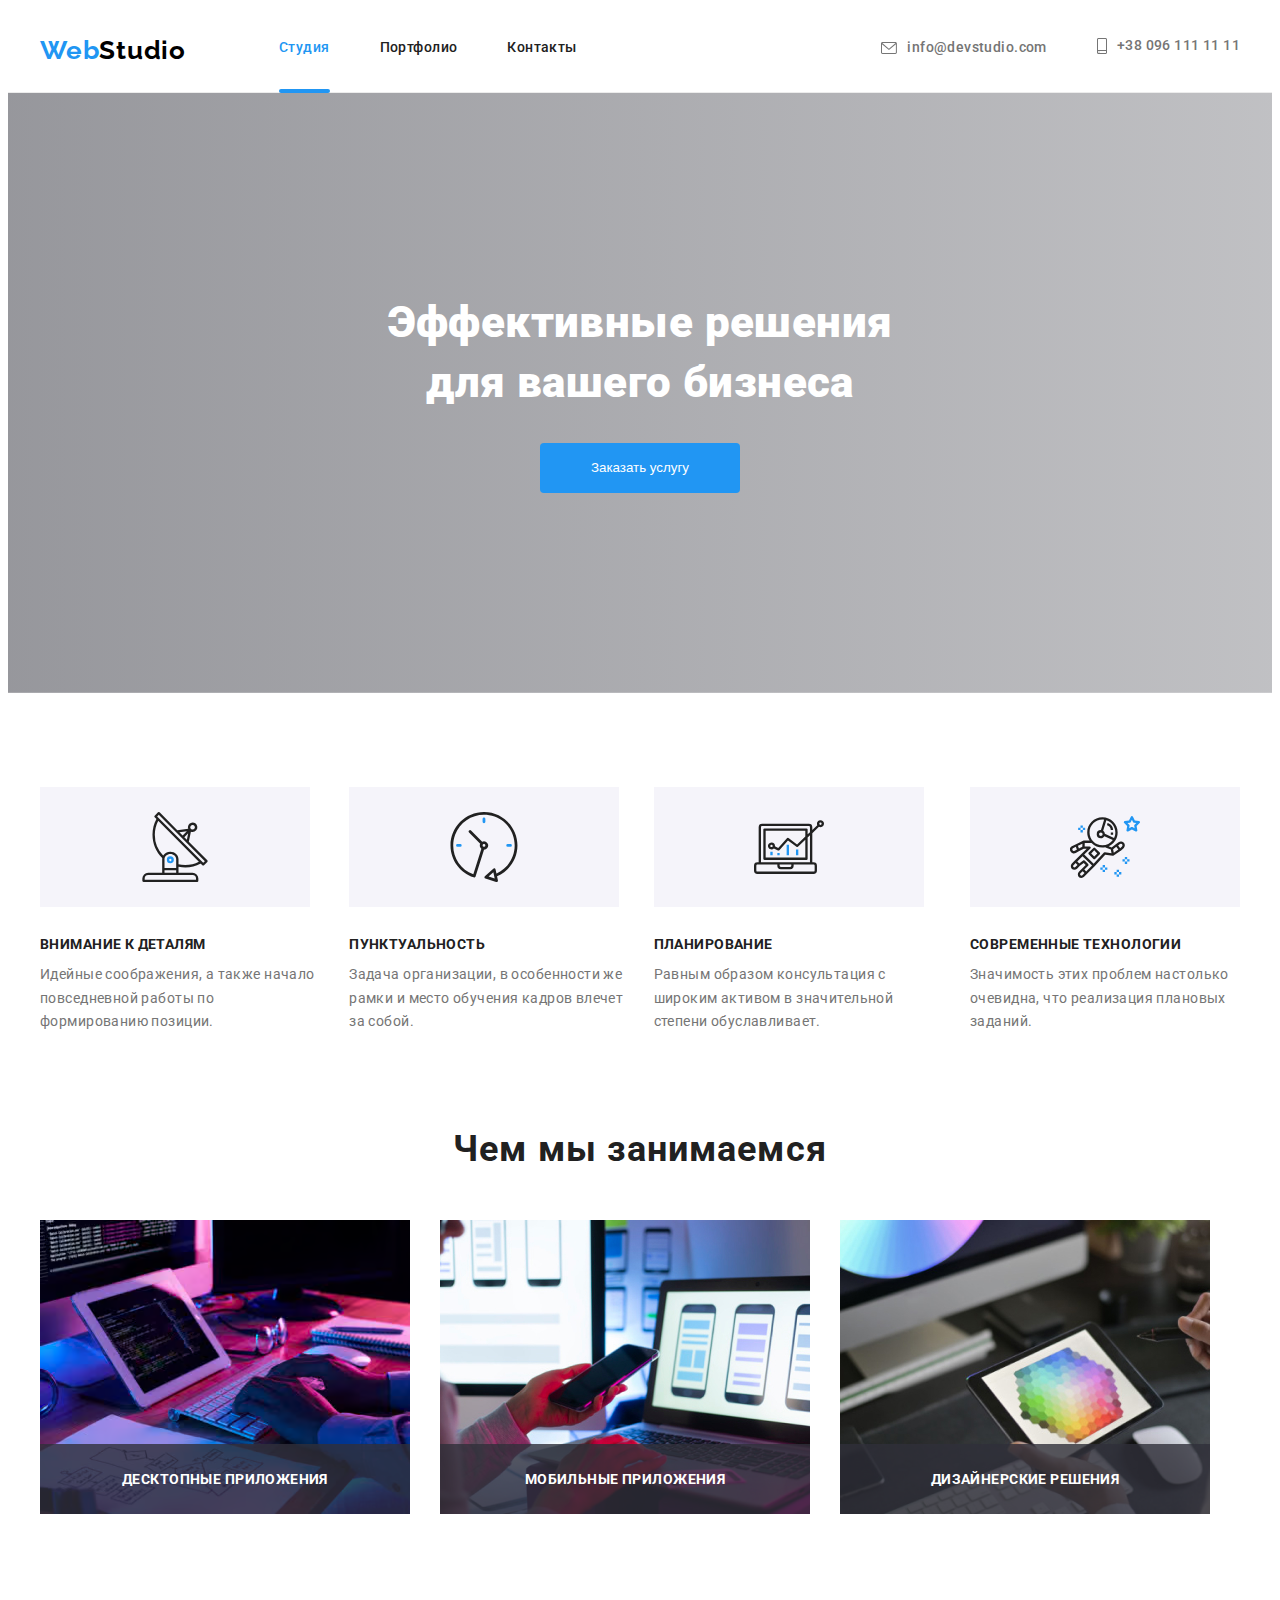
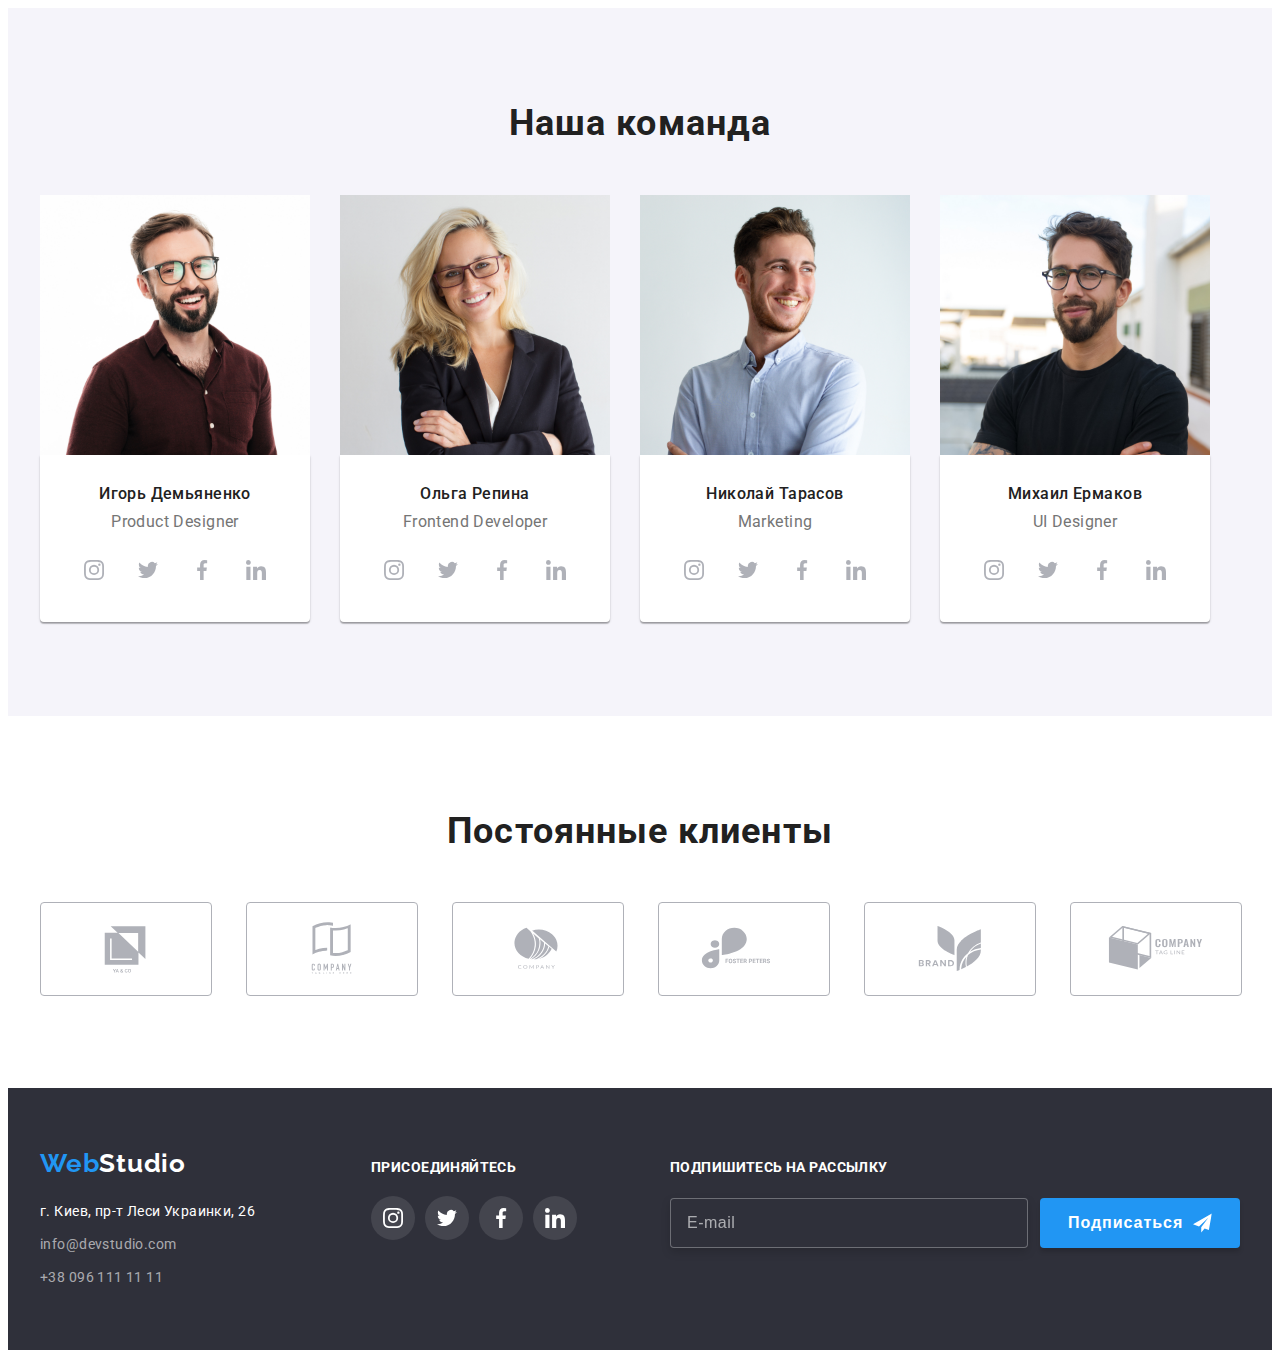
==== commit f5a85cc1: "ДЗ-7" ====
--- a/index.html
+++ b/index.html
@@ -12,26 +12,26 @@
     <link
         href="https://fonts.googleapis.com/css2?family=Raleway:wght@700&family=Roboto:wght@400;500;700;900&display=swap"
         rel="stylesheet">
-    <link rel="stylesheet" href="./css/styles.css">
+    <link rel="stylesheet" href="./css/main.min.css">
 </head>
 <body>
-    <!--section logo and header-->
+    <!--=============================== logo and header======================================-->
   <header class="header">
-    <div class="container header-container">
-      <a class="logo-head" href="#"><span class="web">Web</span><span class="studio">Studio</span></a>
-      <nav class="nav-box">
-          <ul class="nav-site list">
-              <li class="item"><a href="#" class="link current">Студия</a></li>
-              <li class="item"><a href="./portfolio.html" class="link">Портфолио</a></li>
-              <li class="item"><a href="#" class="link">Контакты</a></li>
-          </ul>
+    <div class="container header__container">
+      <a class="logo-header" href="#"><span class="logo-header__web">Web</span><span class="logo-header__studio">Studio</span></a>
+      <nav class="nav-site">
+        <ul class="nav-site__list">
+          <li class="nav-site__item"><a href="#" class="nav-site__link nav-site__link--active">Студия</a></li>
+          <li class="nav-site__item"><a href="./portfolio.html" class="nav-site__link">Портфолио</a></li>
+          <li class="nav-site__item"><a href="#" class="nav-site__link">Контакты</a></li>
+        </ul>    
       </nav>
-      <ul class="nav-auth">
-          <li class="nav-auth-kont"><a href="mailto:info@devstudio.com" class="kontacts">
-               <svg class="icon-envelope"><use href="./images/symbol-defs.svg#icon-envelope"></use></svg>info@devstudio.com</a>
-            </li>
-          <li class="nav-auth-kont"><a href="tel:+380961111111" class="kontacts">
-              <svg class="icon-smartphone">
+      <ul class="nav-auth__list">
+          <li class="nav-auth__item"><a href="mailto:info@devstudio.com"                class="nav-auth__link">
+               <svg class="nav-auth__icon" width="16" height="12"><use href="./images/symbol-defs.svg#icon-envelope"></use></svg>info@devstudio.com</a>
+            </li>
+          <li class="nav-auth__item"><a href="tel:+380961111111" class="nav-auth__link">
+              <svg class="nav-auth__icon" width="10" height="16">
               <use href="./images/symbol-defs.svg#icon-smartphone"></use>
               </svg>+38 096 111 11 11</a>
             </li>
@@ -39,55 +39,55 @@
     </div>
   </header>
   <main>
-      <!--section hero-->
+<!--===============================================section hero==============================================-->
     <section class="hero">
-        <h1 class="hero-idea">Эффективные решения <br>
+        <h1 class="hero__idea">Эффективные решения <br>
             для вашего бизнеса</h1>
         <button class="service" type="button" data-modal-open>Заказать услугу</button>
     </section>
-      <!--section features-->
+<!--===============================================section features==========================================-->
       <section class="section">
           <div class="container features">
                 <h2 class="visually-hidden">Наші переваги</h2>
-              <ul class="features-list">
-                  <li class="features-item">
-                      <div class="feature-icon">
+              <ul class="features__list">
+                  <li class="features__item">
+                      <div class="features__icon">
                           <svg class="icon" width="70" height="70">
                               <use href="./images/symbol-defs.svg#icon-antenna"></use>
                           </svg>
                       </div>
-                      <h3 class="feature-idea">Внимание к деталям</h3>
-                      <p class="feature">Идейные соображения, а также начало повседневной работы по формированию
+                      <h3 class="features__idea">Внимание к деталям</h3>
+                      <p class="features__text">Идейные соображения, а также начало повседневной работы по формированию
                           позиции.</p>
                   </li>
-                  <li class="features-item">
-                      <div class="feature-icon">
+                  <li class="features__item">
+                      <div class="features__icon">
                           <svg class="icon" width="70" height="70">
                               <use href="./images/symbol-defs.svg#icon-clock"></use>
                           </svg>
                       </div>
-                      <h3 class="feature-idea">Пунктуальность</h3>
-                      <p class="feature">Задача организации, в особенности же рамки и место обучения кадров влечет за
+                      <h3 class="features__idea">Пунктуальность</h3>
+                      <p class="features__text">Задача организации, в особенности же рамки и место обучения кадров влечет за
                           собой.</p>
                   </li>
-                  <li class="features-item">
-                      <div class="feature-icon">
+                  <li class="features__item">
+                      <div class="features__icon">
                           <svg class="icon" width="70" height="70">
                               <use href="./images/symbol-defs.svg#icon-diagram"></use>
                           </svg>
                       </div>
-                      <h3 class="feature-idea">Планирование</h3>
-                      <p class="feature">Равным образом консультация с широким активом в значительной степени
+                      <h3 class="features__idea">Планирование</h3>
+                      <p class="features__text">Равным образом консультация с широким активом в значительной степени
                           обуславливает.</p>
                   </li>
-                  <li class="features-item">
-                      <div class="feature-icon">
+                  <li class="features__item">
+                      <div class="features__icon">
                           <svg class="icon" width="70" height="70">
                               <use href="./images/symbol-defs.svg#icon-astronaut"></use>
                           </svg>
                       </div>
-                      <h3 class="feature-idea">Современные технологии</h3>
-                      <p class="feature">Значимость этих проблем настолько очевидна, что реализация плановых заданий.
+                      <h3 class="features__idea">Современные технологии</h3>
+                      <p class="features__text">Значимость этих проблем настолько очевидна, что реализация плановых заданий.
                       </p>
                   </li>
               </ul>
@@ -97,68 +97,68 @@
       <!--===================================section photo=====================================-->
       <section class="section photo">
           <div class="container">
-              <h2 class="imgs">Чем мы занимаемся</h2>
-              <ul class="photo-list">
-                  <li class="photo-item">
-                      <div class="description-photo">
+              <h2 class="section__title">Чем мы занимаемся</h2>
+              <ul class="photo__list">
+                  <li class="photo__item">
+                      <div class="photo__description">
                           <img src="images/programs.jpg" width="370" class="photo-link" alt="програмиравание">
                           <div class="description">
-                              <p class="description-title">Десктопные приложения</p>
+                              <p class="description__title">Десктопные приложения</p>
                           </div>
                       </div></li>
-                  <li class="photo-item">
-                      <div class="description-photo">
+                  <li class="photo__item">
+                      <div class="photo__description">
                           <img src="images/webapplication.jpg" width="370" class="photo-link" alt="вебприложения">
                           <div class="description">
-                              <p class="description-title">Мобильные приложения</p>
+                              <p class="description__title">Мобильные приложения</p>
                           </div>
                       </div>
                   </li>
-                    <li class="photo-item">
-                      <div class="description-photo">
+                    <li class="photo__item">
+                      <div class="photo__description">
                           <img src="images/web-security.jpg" width="370" class="photo-link" alt="информбезопасность">
                           <div class="description">
-                              <p class="description-title">Дизайнерские решения</p>
+                              <p class="description__title">Дизайнерские решения</p>
                           </div>
                   </div>
                   </li>
               </ul>
           </div>
       </section>
-      <!--section our team-->
+  <!--=================================section our team=========================================-->
       <section class="section team">
           <div class="container">
-              <h2 class="our-team">Наша команда</h2>
-              <ul class="team-links">
-                  <li class="team-link">
+              <h2 class="section__title">Наша команда</h2>
+              <ul class="team__list">
+                  <li class="team__item">
                       <img src="images/img (1).jpg" width="270" class="team-photo" alt="фото Игорь Демьяненко">
-                      <div class="team-item">
-                          <h3 class="team-names">Игорь Демьяненко</h3>
-                          <p class="team-job">Product Designer</p>
-                          <ul class="social-list">
-                              <li class="social-item">
-                                  <a href="#" class="social-link">
+                      <div class="team__wrapper">
+                          <h3 class="team__names">Игорь Демьяненко</h3>
+                          <p class="team__job">Product Designer</p>
+                          <ul class="social-icons">
+                              <li class="social-icons__item">
+                                  <a href="#" class="social-icons__link">
                                       <svg class="social-icon" width="20" height="20">
                                           <use href="./images/symbol-defs.svg#icon-instagram"></use>
                                       </svg>
                                   </a>
                               </li>
-                              <li class="social-item">
-                                  <a href="#" class="social-link">
+                              <li class="social-icons__item">
+                                  <a href="#" class="social-icons__link">
                                       <svg class="social-icon" width="20" height="20">
                                           <use href="./images/symbol-defs.svg#icon-twitter"></use>
                                       </svg>
                                   </a>
                               </li>
-                              <li class="social-item">
-                                  <a href="#" class="social-link">
+                              <li class="social-icons__item">
+                                  <a href="#" class="social-icons__link">
                                       <svg class="social-icon" width="20" height="20">
                                           <use href="./images/symbol-defs.svg#icon-facebook"></use>
                                       </svg>
                                   </a>
                               </li>
-                              <li class="social-item">
-                                  <a href="#" class="social-link">
+                              <li class="social-icons__item">
+                                  <a href="#" class="social-icons__link">
                                       <svg class="social-icon" width="20" height="20">
                                           <use href="./images/symbol-defs.svg#icon-linkedin"></use>
                                       </svg>
@@ -167,35 +167,35 @@
                           </ul>
                       </div>
                   </li>
-                  <li class="team-link">
+                  <li class="team__item">
                       <img src="images/img (2).jpg" width="270" class="team-photo" alt="фото Ольга Репина">
-                      <div class="team-item">
-                          <h3 class="team-names">Ольга Репина</h3>
-                          <p class="team-job">Frontend Developer</p>
-                          <ul class="social-list">
-                              <li class="social-item">
-                                  <a href="#" class="social-link" >
+                      <div class="team__wrapper">
+                          <h3 class="team__names">Ольга Репина</h3>
+                          <p class="team__job">Frontend Developer</p>
+                          <ul class="social-icons">
+                              <li class="social-icons__item">
+                                  <a href="#" class="social-icons__link" >
                                       <svg class="social-icon" width="20" height="20">
                                           <use href="./images/symbol-defs.svg#icon-instagram"></use>
                                       </svg>
                                   </a>
                               </li>
-                              <li class="social-item">
-                                  <a href="#" class="social-link">
+                              <li class="social-icons__item">
+                                  <a href="#" class="social-icons__link">
                                       <svg class="social-icon" width="20" height="20">
                                           <use href="./images/symbol-defs.svg#icon-twitter"></use>
                                       </svg>
                                   </a>
                               </li>
-                              <li class="social-item">
-                                  <a href="#" class="social-link">
+                              <li class="social-icons__item">
+                                  <a href="#" class="social-icons__link">
                                       <svg class="social-icon" width="20" height="20">
                                           <use href="./images/symbol-defs.svg#icon-facebook"></use>
                                       </svg>
                                   </a>
                               </li>
-                              <li class="social-item">
-                                  <a href="#" class="social-link">
+                              <li class="social-icons__item">
+                                  <a href="#" class="social-icons__link">
                                       <svg class="social-icon" width="20" height="20">
                                           <use href="./images/symbol-defs.svg#icon-linkedin"></use>
                                       </svg>
@@ -204,35 +204,35 @@
                           </ul>
                       </div>
                   </li>
-                  <li class="team-link">
+                  <li class="team__item">
                       <img src="images/img (3).jpg" width="270" class="team-photo" alt="фото Николай Тарасов">
-                      <div class="team-item">
-                          <h3 class="team-names">Николай Тарасов</h3>
-                          <p class="team-job">Marketing</p>
-                          <ul class="social-list">
-                              <li class="social-item">
-                                  <a href="#" class="social-link">
+                      <div class="team__wrapper">
+                          <h3 class="team__names">Николай Тарасов</h3>
+                          <p class="team__job">Marketing</p>
+                          <ul class="social-icons">
+                              <li class="social-icons__item">
+                                  <a href="#" class="social-icons__link">
                                       <svg class="social-icon" width="20" height="20">
                                           <use href="./images/symbol-defs.svg#icon-instagram"></use>
                                       </svg>
                                   </a>
                               </li>
-                              <li class="social-item">
-                                  <a href="#" class="social-link">
+                              <li class="social-icons__item">
+                                  <a href="#" class="social-icons__link">
                                       <svg class="social-icon" width="20" height="20">
                                           <use href="./images/symbol-defs.svg#icon-twitter"></use>
                                       </svg>
                                   </a>
                               </li>
-                              <li class="social-item">
-                                  <a href="#" class="social-link">
+                              <li class="social-icons__item">
+                                  <a href="#" class="social-icons__link">
                                       <svg class="social-icon" width="20" height="20">
                                           <use href="./images/symbol-defs.svg#icon-facebook"></use>
                                       </svg>
                                   </a>
                               </li>
-                              <li class="social-item">
-                                  <a href="#" class="social-link">
+                              <li class="social-icons__item">
+                                  <a href="#" class="social-icons__link">
                                       <svg class="social-icon" width="20" height="20">
                                           <use href="./images/symbol-defs.svg#icon-linkedin"></use>
                                       </svg>
@@ -241,35 +241,35 @@
                           </ul>
                       </div>
                   </li>
-                  <li class="team-link">
+                  <li class="team__item">
                       <img src="images/img (4).jpg" width="270" class="team-photo" alt="фото Михаил Ермаков">
-                      <div class="team-item">
-                          <h3 class="team-names">Михаил Ермаков</h3>
-                          <p class="team-job">UI Designer</p>
-                          <ul class="social-list">
-                              <li class="social-item">
-                                  <a href="#" class="social-link">
+                      <div class="team__wrapper">
+                          <h3 class="team__names">Михаил Ермаков</h3>
+                          <p class="team__job">UI Designer</p>
+                          <ul class="social-icons">
+                              <li class="social-icons__item">
+                                  <a href="#" class="social-icons__link">
                                       <svg class="social-icon" width="20" height="20">
                                           <use href="./images/symbol-defs.svg#icon-instagram"></use>
                                       </svg>
                                   </a>
                               </li>
-                              <li class="social-item">
-                                  <a href="#" class="social-link">
+                              <li class="social-icons__item">
+                                  <a href="#" class="social-icons__link">
                                       <svg class="social-icon" width="20" height="20">
                                           <use href="./images/symbol-defs.svg#icon-twitter"></use>
                                       </svg>
                                   </a>
                               </li>
-                              <li class="social-item">
-                                  <a href="#" class="social-link">
+                              <li class="social-icons__item">
+                                  <a href="#" class="social-icons__link">
                                       <svg class="social-icon" width="20" height="20">
                                           <use href="./images/symbol-defs.svg#icon-facebook"></use>
                                       </svg>
                                   </a>
                               </li>
-                              <li class="social-item">
-                                  <a href="#" class="social-link">
+                              <li class="social-icons__item">
+                                  <a href="#" class="social-icons__link">
                                       <svg class="social-icon" width="20" height="20">
                                           <use href="./images/symbol-defs.svg#icon-linkedin"></use>
                                       </svg>
@@ -281,133 +281,127 @@
               </ul>
           </div>
       </section>
-      <!--clients-->
-      <section class="section clients">
-          <div class="container">
-              <h2 class="section-title">Постоянные клиенты</h2>
-              <ul class="client-list">
-                  <li class="client-item">
-                      <a href="#" class="client-link" width="170" height="92">
-                          <svg class="client-icon" width="106" height="60">
-                              <use href="./images/symbol-defs.svg#icon-Logo"></use>
-                          </svg>
-                      </a>
-                  </li>
-                  <li class="client-item">
-                      <a href="#" class="client-link">
-                          <svg class="client-icon" width="106" height="60">
-                              <use href="./images/symbol-defs.svg#icon-Logo-1"></use>
-                          </svg>
-                      </a>
-                  </li>
-                  <li class="client-item">
-                      <a href="#" class="client-link">
-                          <svg class="client-icon"  width="106" height="60">
-                              <use href="./images/symbol-defs.svg#icon-Logo-2"></use>
-                          </svg>
-                      </a>
-                  </li>
-                  <li class="client-item">
-                      <a href="#" class="client-link">
-                          <svg class="client-icon" width="106" height="60">
-                              <use href="./images/symbol-defs.svg#icon-Logo-3"></use>
-                          </svg>
-                      </a>
-                  </li>
-                  <li class="client-item">
-                      <a href="#" class="client-link">
-                          <svg class="client-icon" width="106" height="60">
-                              <use href="./images/symbol-defs.svg#icon-Logo-4"></use>
-                          </svg>
-                      </a>
-                  </li>
-                  <li class="client-item">
-                      <a href="#" class="client-link">
-                          <svg class="client-icon" width="106" height="60">
-                              <use href="./images/symbol-defs.svg#icon-Logo-5"></use>
-                          </svg>
-                      </a>
-                  </li>
-              </ul>
-
-          </div>
-              
-      </section>
-      
+    <!--==========================================clients========================================-->
+    <section class="section clients">
+      <div class="container">
+        <h2 class="section__title">Постоянные клиенты</h2>
+        <ul class="clients__list">
+          <li class="clients__item">
+            <a href="#" class="clients__link" width="170" height="92">
+              <svg class="icon" width="106" height="60">
+                  <use href="./images/symbol-defs.svg#icon-Logo"></use>
+              </svg>
+            </a>
+          </li>
+            <li class="clients__item">
+                <a href="#" class="clients__link">
+                    <svg class="icon" width="106" height="60">
+                        <use href="./images/symbol-defs.svg#icon-Logo-1"></use>
+                    </svg>
+                </a>
+            </li>
+            <li class="clients__item">
+                <a href="#" class="clients__link">
+                    <svg class="icon"  width="106" height="60">
+                        <use href="./images/symbol-defs.svg#icon-Logo-2"></use>
+                    </svg>
+                </a>
+            </li>
+            <li class="clients__item">
+                <a href="#" class="clients__link">
+                    <svg class="icon" width="106" height="60">
+                        <use href="./images/symbol-defs.svg#icon-Logo-3"></use>
+                    </svg>
+                </a>
+            </li>
+            <li class="clients__item">
+                <a href="#" class="clients__link">
+                    <svg class="icon" width="106" height="60">
+                        <use href="./images/symbol-defs.svg#icon-Logo-4"></use>
+                    </svg>
+                </a>
+            </li>
+            <li class="clients__item">
+                <a href="#" class="clients__link">
+                    <svg class="icon" width="106" height="60">
+                        <use href="./images/symbol-defs.svg#icon-Logo-5"></use>
+                    </svg>
+                </a>
+            </li>
+        </ul>
+      </div>
+    </section>
   </main>
     <!--=======================================footer==========================================-->
     <footer class="footer">
-        <div class="container footer-container">
-            <div class="footer-addres">
-                <a class="footer-logo" href="#"><span class="wb">Web</span><span class="wbstudio">Studio</span></a>
-                <address >
-                    <ul class="footer-addrs">
-                        <li class="footer-item"><a href="#" class="address">г. Киев, пр-т Леси Украинки, 26</a></li>
-                        <li class="footer-item"><a href="mailto:info@devstudio.com" class="contacts">info@devstudio.com</a></li>
-                        <li class="footer-item"><a href="tel:+380961111111" class="contacts">+38 096 111 11 11</a></li>
-                    </ul>
-                </address>
+      <div class="container footer__container">
+          <div class="footer__address">
+            <a class="footer__logo" href="#"><span class="footer__web">Web</span><span class="footer__studio">Studio</span></a>
+            <address >
+              <ul class="footer-address__list">
+                <li class="footer-address__item"><a href="#" class="footer-address__address">г. Киев, пр-т Леси Украинки, 26</a></li>
+                <li class="footer-address__item"><a href="mailto:info@devstudio.com" class="footer-address__contacts">info@devstudio.com</a></li>
+                <li class="footer-address__item"><a href="tel:+380961111111" class="footer-address__contacts">+38 096 111 11 11</a></li>
+              </ul>
+            </address>
+          </div>
+          <div class="fsocial-title">
+              <h2 class="footer__title">присоединяйтесь</h2>
+              <ul class="fsocial__list">
+                  <li class="fsocial__item">
+                    <a href="#" class="fsocial__link">
+                      <svg class="fsocial__icon" width="20" height="20">
+                        <use href="./images/symbol-defs.svg#icon-instagram"></use>
+                      </svg>
+                    </a>
+                  </li>
+                  <li class="fsocial__item">
+                    <a href="#" class="fsocial__link">
+                      <svg class="fsocial__icon" width="20" height="20">
+                        <use href="./images/symbol-defs.svg#icon-twitter"></use>
+                      </svg>
+                    </a>
+                  </li>
+                  <li class="fsocial__item">
+                    <a href="#" class="fsocial__link">
+                      <svg class="fsocial__icon" width="20" height="20">
+                        <use href="./images/symbol-defs.svg#icon-facebook"></use>
+                      </svg>
+                    </a>
+                  </li>
+                  <li class="fsocial__item">
+                    <a href="#" class="fsocial__link">
+                      <svg class="fsocial__icon" width="20" height="20">
+                        <use href="./images/symbol-defs.svg#icon-linkedin"></use>
+                      </svg>
+                    </a>
+                  </li>
+              </ul>
+          </div>
+          <form class="subscribe">
+            <div class="subscribe__sector">
+              <label for="subscribe-email" class="subscribe__title">Подпишитесь на рассылку</label>
+              <input id="subscribe-email" class="subscribe__input" type="email" name="email" placeholder="E-mail">
             </div>
-            <div class="fsocial-title">
-                <b class="footer-title">присоединяйтесь</b>
-                <ul class="fsocial-list">
-                    <li class="fsocial-item">
-                        <a href="#" class="fsocial-link">
-                            <svg class="fsocial-icon" width="20" height="20">
-                                <use href="./images/symbol-defs.svg#icon-instagram"></use>
-                            </svg>
-                        </a>
-                    </li>
-                    <li class="fsocial-item">
-                        <a href="#" class="fsocial-link">
-                            <svg class="fsocial-icon" width="20" height="20">
-                                <use href="./images/symbol-defs.svg#icon-twitter"></use>
-                            </svg>
-                        </a>
-                    </li>
-                    <li class="fsocial-item">
-                        <a href="#" class="fsocial-link">
-                            <svg class="fsocial-icon" width="20" height="20">
-                                <use href="./images/symbol-defs.svg#icon-facebook"></use>
-                            </svg>
-                        </a>
-                    </li>
-                    <li class="fsocial-item">
-                        <a href="#" class="fsocial-link">
-                            <svg class="fsocial-icon" width="20" height="20">
-                                <use href="./images/symbol-defs.svg#icon-linkedin"></use>
-                            </svg>
-                        </a>
-                    </li>
-                </ul>
-            </div>
-            <form class="subscribe">
-              <div class="subscribe-div">
-                <label for="subscribe-email" class="subscribe-title">Подпишитесь на рассылку</label>
-                <input id="subscribe-email" class="subscribe-input" type="email" name="email" placeholder="E-mail">
-              </div>
-            <button type="submit" class="subscribe-submit">Подписаться
-              <svg class="icon-send" width="24" height="24">
-                <use href="./images/symbol-defs1.svg#icon-send"></use>
-              </svg>
-            </button>
-                  
-              
-            </form>
-            
-        </div>
+          <button type="submit" class="subscribe__submit">Подписаться
+            <svg class="icon-send" width="24" height="24">
+              <use href="./images/symbol-defs1.svg#icon-send"></use>
+            </svg>
+          </button>
+          </form>
+      </div>
     </footer>
 <!--=======================================Модальне вікно=======================================-->
     <div class="backdrop is-hidden" data-modal>
-      <div class="modal-box">
-            <button class="modal-close" data-modal-close>
-              <svg class="modal-close-icon" width="11" height="11">
+      <div class="modal">
+            <button class="modal__close" data-modal-close>
+              <svg class="modal__close-icon" width="11" height="11">
                 <use href="./images/symbol-defs.svg#modal-close">
                 </use>
               </svg>
             </button>
             
-            <form for="#" class="form-container" >
+            <form for="#" class="form form-container" >
               <p class="form-header-title">Оставьте свои данные, мы вам перезвоним</p>
               <div class="form-sector">
                   <label for="name" class="form-label">Имя</label>
@@ -430,35 +424,18 @@
                   <use href="./images/symbol-defs1.svg#icon-email"></use>
                 </svg>
               </div>
-              
-<!--
-              <label class="form-label">
-                <span class="form-title">Почта</span>
-                <input class="form-input" type="email" name="email" required>
-                  <svg class="form-icon" width="18" height="18">
-                    <use href="./images/symbol-defs1.svg#icon-email"></use>
-                  </svg>
-              </label>-->
               <div class="form-sector">
                 <label for="message" class="form-label">Комментарий</label>
                 <textarea id="message" name="text" class="form-message" placeholder="Введите текст"></textarea>
               </div>
-<!--           
               <div class="form-checkbox">
-                <input type="checkbox" class="policy-checkbox" id="check-label">
-                <label class="policy-check" for="check-label">Соглашаюсь с рассылкой и принимаю &nbsp;<a href="#" class="checkbox-terms">Условия договора</a></label>
-            </div>
--->
-              <div class="form-checkbox">
-
-              
                 <label class="checkbox-terms">Соглашаюсь с рассылкой и принимаю <span class="terms-link">Условия
-                    договора</span>
-                                  <input type="checkbox" name="checkbox" class="checkbox">
-                                  <svg class="checkbox-icon" width="16" height="16">
-                                    <use href="./images/symbol-defs1.svg#icon-check"></use>
-                                  </svg>
-                  </label>
+                  договора</span>
+                  <input type="checkbox" name="checkbox" class="checkbox">
+                  <svg class="checkbox-icon" width="16" height="16">
+                    <use href="./images/symbol-defs1.svg#icon-check"></use>
+                  </svg>
+                </label>
               </div>
             <button type="submit" class="sbm"> <span class="sbm-title">Отправить</span></button>
             </form>
--- a/css/main.min.css
+++ b/css/main.min.css
@@ -0,0 +1 @@
+:root{--text-color-primary: #212121;--text-color-secondary: #757575;--text-color-accent: #2196f3;--font-primary: Roboto;--font-secondary: Raleway;--bezier-timing: cubic-bezier(0.4, 0, 0.2, 1)}body{font-family:Roboto;font-size:14px;line-height:1.71;letter-spacing:.03em;color:var(--text-color-secondary);background-color:#fff}a{text-decoration:none;cursor:pointer}ul{margin:0;list-style:none;-webkit-padding-start:0;padding-inline-start:0}h1,h2,h3,h4,p,li{margin:0}.container{width:1200px;margin:0 auto;padding-left:15px;padding-right:15px}img{display:block;max-width:100%;height:auto}.icon{fill:currentColor}.section{padding:94px 0}.header{border-bottom:1px solid #ececec}.header__container{-webkit-box-align:center;-ms-flex-align:center;align-items:center;display:-webkit-box;display:-ms-flexbox;display:flex}.logo-header{margin-right:93px;color:#000;font-weight:700;font-size:26px;line-height:1.19;letter-spacing:.03em}.logo-header__web{font-family:Raleway,sans-serif;font-weight:700;font-size:26px;line-height:1.19;letter-spacing:.03em;color:var(--text-color-accent)}.logo-header__studio{font-family:Raleway,sans-serif;font-weight:700;font-size:26px;line-height:1.19;letter-spacing:.03em;color:#000;-webkit-transition:color 250ms var(--bezier-timing);-o-transition:color 250ms var(--bezier-timing);transition:color 250ms var(--bezier-timing)}.logo-header__studio:focus,.logo-header__studio:hover{color:var(--text-color-accent)}.nav-site__list{display:-webkit-box;display:-ms-flexbox;display:flex}.nav-site__item{margin-right:50px}.nav-site__link{color:var(--text-color-primary);display:block;padding:32px 0;font-weight:500;font-size:14px;line-height:1.14;-webkit-transition:color 250ms var(--bezier-timing);-o-transition:color 250ms var(--bezier-timing);transition:color 250ms var(--bezier-timing)}.nav-site__item:last-child{margin-right:0}.nav-site__link:hover,.nav-site__link:focus{color:var(--text-color-accent)}.nav-site__link--active{color:var(--text-color-accent)}.nav-site__link--active::after{content:"";display:block;position:relative;top:33px;width:100%;height:4px;background-color:var(--text-color-accent);border-radius:2px}.nav-auth__list{display:-webkit-box;display:-ms-flexbox;display:flex;margin-left:auto}.nav-auth__item{margin-right:50px}.nav-auth__item:last-child{margin-right:0}.nav-auth__link{display:-webkit-inline-box;display:-ms-inline-flexbox;display:inline-flex;-webkit-box-align:center;-ms-flex-align:center;align-items:center;color:var(--text-color-secondary);font-weight:500;font-size:14px;line-height:1.14;-webkit-transition:color 250ms var(--bezier-timing);-o-transition:color 250ms var(--bezier-timing);transition:color 250ms var(--bezier-timing)}.nav-auth__icon{margin-right:10px;fill:currentColor}.nav-auth__link:hover,.nav-auth__link:focus{color:var(--text-color-accent)}.hero{padding:200px 0;max-width:1600px;margin-left:auto;margin-right:auto;background-repeat:no-repeat;background-size:cover;background-position:center;text-align:center;background-image:-webkit-gradient(linear, left top, right top, from(rgba(47, 48, 58, 0.5)), to(rgba(47, 48, 58, 0.3))),url(./images/hero-img.jpg);background-image:-o-linear-gradient(left, rgba(47, 48, 58, 0.5), rgba(47, 48, 58, 0.3)),url(./images/hero-img.jpg);background-image:linear-gradient(to right, rgba(47, 48, 58, 0.5), rgba(47, 48, 58, 0.3)),url(./images/hero-img.jpg)}.hero__idea{color:#fff;font-weight:900;font-size:44px;line-height:1.36;text-align:center}.service{width:200px;height:50px;margin-top:30px;border-radius:4px;border:transparent;color:#fff;background-color:var(--text-color-accent);cursor:pointer;-webkit-transition:color 250ms var(--bezier-timing),background-color 250ms var(--bezier-timing);-o-transition:color 250ms var(--bezier-timing),background-color 250ms var(--bezier-timing);transition:color 250ms var(--bezier-timing),background-color 250ms var(--bezier-timing)}.service:hover,.service:focus{color:var(--text-color-accent);background-color:#fff}.features__list{display:-webkit-box;display:-ms-flexbox;display:flex}.features__item{margin-right:30px}.features__item:last-child{margin-right:0}.features__idea{color:var(--text-color-primary);font-weight:700;font-size:14px;line-height:1.14;letter-spacing:.03em;text-transform:uppercase;margin-bottom:10px}.features__icon{display:-webkit-box;display:-ms-flexbox;display:flex;-webkit-box-pack:center;-ms-flex-pack:center;justify-content:center;-webkit-box-align:center;-ms-flex-align:center;align-items:center;width:270px;height:120px;background-color:#f5f4fa;margin-bottom:30px}.photo{padding-top:0;margin-left:auto;margin-right:auto}.photo__item{margin-right:30px}.photo__item:last-child{margin-right:0}.photo__list{display:-webkit-box;display:-ms-flexbox;display:flex;margin-top:50px}.photo__description{position:relative}.description{position:absolute;bottom:0;display:-webkit-box;display:-ms-flexbox;display:flex;-webkit-box-pack:center;-ms-flex-pack:center;justify-content:center;-webkit-box-align:center;-ms-flex-align:center;align-items:center;width:370px;height:70px;background:rgba(47,48,58,.8)}.description__title{text-align:center;font-weight:700;font-size:14px;line-height:1.14;letter-spacing:.03em;text-transform:uppercase;color:#fff}.team{background:#f5f4fa}.section .team{padding:94px 0}.team__list{display:-webkit-box;display:-ms-flexbox;display:flex;margin-top:50px}.team__item{margin-right:30px}.team__item:last-child{margin-right:0}.team__wrapper{display:block;-webkit-box-align:center;-ms-flex-align:center;align-items:center;padding-top:30px;padding-bottom:30px;background-color:#fff;-webkit-box-shadow:0px 1px 3px rgba(0,0,0,.12),0px 1px 1px rgba(0,0,0,.14),0px 2px 1px rgba(0,0,0,.2);box-shadow:0px 1px 3px rgba(0,0,0,.12),0px 1px 1px rgba(0,0,0,.14),0px 2px 1px rgba(0,0,0,.2);border-radius:0px 0px 4px 4px}.team__names{color:var(--text-color-primary);font-weight:500;font-size:16px;line-height:1.18;text-align:center}.team__job{margin-top:10px;color:var(--text-color-secondary);font-size:16px;line-height:1.18;text-align:center}.social-icons{display:-webkit-box;display:-ms-flexbox;display:flex;-webkit-box-pack:center;-ms-flex-pack:center;justify-content:center;margin-top:16px}.social-icons__item{width:44px;height:44px;margin-right:10px}.social-icons__item:last-child{margin-right:0}.social-icons__link{display:-webkit-box;display:-ms-flexbox;display:flex;-webkit-box-align:center;-ms-flex-align:center;align-items:center;-webkit-box-pack:center;-ms-flex-pack:center;justify-content:center;width:100%;height:100%;border-radius:50%;color:#afb1b8;-webkit-transition:fill 250ms var(--bezier-timing),background-color 250ms var(--bezier-timing);-o-transition:fill 250ms var(--bezier-timing),background-color 250ms var(--bezier-timing);transition:fill 250ms var(--bezier-timing),background-color 250ms var(--bezier-timing)}.social-icon{fill:currentColor}.social-icons__link:hover,.social-icons__link:focus{fill:#fff;background-color:var(--text-color-accent)}.social-icons__link:hover .social-icon,.social-icons__link:focus .social-icon{fill:#fff}.section-clients{padding:94px auto;background-color:#e5e5e5}.section__title{font-weight:700;font-size:36px;line-height:1.17;text-align:center;letter-spacing:.03em;color:#212121}.clients__list{display:-webkit-box;display:-ms-flexbox;display:flex;-webkit-box-pack:justify;-ms-flex-pack:justify;justify-content:space-between;margin-top:50px}.clients__item{width:170px;height:92px;margin-right:30px}.clients__link{display:-webkit-box;display:-ms-flexbox;display:flex;-webkit-box-pack:center;-ms-flex-pack:center;justify-content:center;-webkit-box-align:center;-ms-flex-align:center;align-items:center;color:#afb1b8;width:100%;height:100%;border:1px solid #afb1b8;border-radius:4px;-webkit-transition:color 250ms var(--bezier-timing),border-color 250ms var(--bezier-timing),fill 250ms var(--bezier-timing);-o-transition:color 250ms var(--bezier-timing),border-color 250ms var(--bezier-timing),fill 250ms var(--bezier-timing);transition:color 250ms var(--bezier-timing),border-color 250ms var(--bezier-timing),fill 250ms var(--bezier-timing)}.clients__item:last-child{margin-right:0}.clients__link:hover,.clients__link:focus{color:var(--text-color-accent);border-color:var(--text-color-accent)}.clients__icon{fill:currentColor}.projects{display:block;margin-top:94px;margin-bottom:94px}.visually-hidden{position:absolute;clip:rect(0 0 0 0);width:1px;height:1px;margin:-1px}.cares__list{margin-bottom:50px;display:-webkit-box;display:-ms-flexbox;display:flex;-webkit-box-pack:center;-ms-flex-pack:center;justify-content:center}.cares__item{margin-right:8px}.cares__item:last-child{margin-right:0}.cares__button{color:var(--text-color-primary);background-color:#f5f4fa;cursor:pointer;border:transparent;border-radius:4px;padding:6px 22px;font-weight:500;font-size:16px;line-height:1.63;text-align:center;letter-spacing:.03em;-webkit-transition:color 250ms var(--bezier-timing),background-color 250ms var(--bezier-timing),-webkit-box-shadow 250ms var(--bezier-timing);transition:color 250ms var(--bezier-timing),background-color 250ms var(--bezier-timing),-webkit-box-shadow 250ms var(--bezier-timing);-o-transition:color 250ms var(--bezier-timing),background-color 250ms var(--bezier-timing),box-shadow 250ms var(--bezier-timing);transition:color 250ms var(--bezier-timing),background-color 250ms var(--bezier-timing),box-shadow 250ms var(--bezier-timing);transition:color 250ms var(--bezier-timing),background-color 250ms var(--bezier-timing),box-shadow 250ms var(--bezier-timing),-webkit-box-shadow 250ms var(--bezier-timing)}.cares__button:hover,.cares__button:focus{color:#fff;background-color:var(--text-color-accent);-webkit-box-shadow:0px 3px 1px rgba(0,0,0,.1),0px 1px 2px rgba(0,0,0,.08),0px 2px 2px rgba(0,0,0,.12);box-shadow:0px 3px 1px rgba(0,0,0,.1),0px 1px 2px rgba(0,0,0,.08),0px 2px 2px rgba(0,0,0,.12)}.products__list{display:-webkit-box;display:-ms-flexbox;display:flex;-ms-flex-wrap:wrap;flex-wrap:wrap}.products__item{display:block;-webkit-box-align:center;-ms-flex-align:center;align-items:center;width:370px;margin:0 30px 30px 0}.products__link{display:block;-webkit-box-align:center;-ms-flex-align:center;align-items:center;background-color:#fff}.products__link:hover,.products__link:focus{-webkit-box-shadow:0px 1px 1px rgba(0,0,0,.12),0px 4px 4px rgba(0,0,0,.06),1px 4px 6px rgba(0,0,0,.16);box-shadow:0px 1px 1px rgba(0,0,0,.12),0px 4px 4px rgba(0,0,0,.06),1px 4px 6px rgba(0,0,0,.16)}.wrapper__product{padding:20px 24px;border:1px solid #eee;border-top:0}.products__item:nth-child(3n){margin-right:0}.products__item:nth-last-child(-n+3){margin-bottom:0}.wrapper__product-name{color:#212121;font-weight:700;font-size:18px;line-height:2;letter-spacing:.06em}.wrapper__product-trait{margin-top:4px;color:var(--text-color-secondary);font-size:16px;line-height:1.88;letter-spacing:.03em}.wrapper{width:370px;position:relative}.wrapper__info{position:relative;overflow:hidden}.wrapper__info-text{background:rgba(33,150,243,.9);width:370px;height:294px;position:absolute;overflow:hidden;display:-webkit-box;display:-ms-flexbox;display:flex;-webkit-box-pack:center;-ms-flex-pack:center;justify-content:center;-webkit-box-align:center;-ms-flex-align:center;align-items:center;padding:63px 24px;font-style:normal;font-size:18px;line-height:1.56;letter-spacing:.03em;color:#fff;top:0;left:0;-webkit-transform:translateY(101%);-ms-transform:translateY(101%);transform:translateY(101%);-webkit-transition:-webkit-transform 250ms var(--bezier-timing),-webkit-box-shadow 250ms var(--bezier-timing);transition:-webkit-transform 250ms var(--bezier-timing),-webkit-box-shadow 250ms var(--bezier-timing);-o-transition:transform 250ms var(--bezier-timing),box-shadow 250ms var(--bezier-timing);transition:transform 250ms var(--bezier-timing),box-shadow 250ms var(--bezier-timing);transition:transform 250ms var(--bezier-timing),box-shadow 250ms var(--bezier-timing),-webkit-transform 250ms var(--bezier-timing),-webkit-box-shadow 250ms var(--bezier-timing)}.products__link:hover .wrapper__info-text,.products__link:focus .wrapper__info-text{-webkit-transform:translateZ(0);transform:translateZ(0);overflow:visible;-webkit-box-shadow:0px 1px 1px rgba(0,0,0,.12),0px 4px 4px rgba(0,0,0,.06),1px 4px 6px rgba(0,0,0,.16);box-shadow:0px 1px 1px rgba(0,0,0,.12),0px 4px 4px rgba(0,0,0,.06),1px 4px 6px rgba(0,0,0,.16)}.wrapper:hover,.wrapper:focus{-webkit-transform:translateZ(100%);transform:translateZ(100%);overflow:visible;-webkit-box-shadow:0px 1px 1px rgba(0,0,0,.12),0px 4px 4px rgba(0,0,0,.06),1px 4px 6px rgba(0,0,0,.16);box-shadow:0px 1px 1px rgba(0,0,0,.12),0px 4px 4px rgba(0,0,0,.06),1px 4px 6px rgba(0,0,0,.16)}.footer{background-color:#2f303a;padding-top:60px;padding-bottom:60px}.footer__container{display:-webkit-box;display:-ms-flexbox;display:flex;-webkit-box-align:baseline;-ms-flex-align:baseline;align-items:baseline}.footer__address{-webkit-box-flex:1;-ms-flex-positive:1;flex-grow:1}.footer__logo{margin-bottom:20px;font-family:Raleway,sans-serif;color:#fff;font-weight:700;font-size:26px;line-height:1.19;letter-spacing:.03em;background-color:#2f303a;-webkit-transition:color 250ms cubic-bezier(0.4, 0, 0.2, 1);-o-transition:color 250ms cubic-bezier(0.4, 0, 0.2, 1);transition:color 250ms cubic-bezier(0.4, 0, 0.2, 1)}.footer__web{color:var(--text-color-accent);font-family:Raleway;font-weight:700;font-size:26px;line-height:1.19;letter-spacing:.03em;-webkit-transition:color 250ms var(--bezier-timing);-o-transition:color 250ms var(--bezier-timing);transition:color 250ms var(--bezier-timing)}.footer__studio{font-family:Raleway;font-weight:700;font-size:26px;line-height:1.19;letter-spacing:.03em}.footer__logo:hover,.footer__logo:focus{color:var(--text-color-accent)}.footer-address__list{margin-top:20px}.footer-address__address{margin-top:20px;color:#fff;font-style:normal;font-size:14px;line-height:1.71;letter-spacing:.03em;-webkit-transition:color 250ms var(--bezier-timing);-o-transition:color 250ms var(--bezier-timing);transition:color 250ms var(--bezier-timing)}.footer-address__contacts{color:rgba(255,255,255,.6);font-style:normal;font-size:14px;line-height:1.71;letter-spacing:.03em;-webkit-transition:color 250ms var(--bezier-timing);-o-transition:color 250ms var(--bezier-timing);transition:color 250ms var(--bezier-timing)}.footer-address__item{margin-bottom:9px}.footer-address__item:last-child{margin-bottom:0}.footer-address__address:hover,.footer-address__address:focus{color:var(--text-color-accent)}.footer-address__contacts:hover,.footer-address__contacts:focus{color:var(--text-color-accent)}.fsocial-title{margin-left:70px}.footer__title{font-weight:700;font-size:14px;line-height:1.14;letter-spacing:.03em;text-transform:uppercase;color:#fff}.fsocial__list{display:-webkit-box;display:-ms-flexbox;display:flex;-webkit-box-pack:center;-ms-flex-pack:center;justify-content:center;margin-top:20px}.fsocial__item{width:44px;height:44px;margin-right:10px}.fsocial__item:last-child{margin-right:0}.fsocial__link{display:-webkit-box;display:-ms-flexbox;display:flex;-webkit-box-align:center;-ms-flex-align:center;align-items:center;-webkit-box-pack:center;-ms-flex-pack:center;justify-content:center;width:100%;height:100%;border-radius:50%;color:#afb1b8;background:rgba(255,255,255,.1);-webkit-transition:fill 250ms var(--bezier-timing),background-color 250ms var(--bezier-timing);-o-transition:fill 250ms var(--bezier-timing),background-color 250ms var(--bezier-timing);transition:fill 250ms var(--bezier-timing),background-color 250ms var(--bezier-timing)}.fsocial__icon{fill:#fff}.fsocial__link:hover,.fsocial__link:focus{fill:#fff;background-color:var(--text-color-accent)}.fsocial__link:hover .fsocial__icon,.fsocial__link:focus .fsocial__icon{fill:#fff}.subscribe{width:570px;height:86px;margin-left:93px;display:-webkit-box;display:-ms-flexbox;display:flex;-webkit-box-align:end;-ms-flex-align:end;align-items:flex-end}.subscribe__sector{display:inline-block;margin-right:12px}.subscribe__title{font-weight:700;font-size:14px;line-height:1.14;letter-spacing:.03em;text-transform:uppercase;color:#fff}.subscribe__input{margin-top:18px;padding-left:16px;width:358px;height:50px;border:1px solid rgba(255,255,255,.3);-webkit-box-sizing:border-box;box-sizing:border-box;-webkit-filter:drop-shadow(0px 4px 4px rgba(0, 0, 0, 0.15));filter:drop-shadow(0px 4px 4px rgba(0, 0, 0, 0.15));border-radius:4px;background:#2f303a}.subscribe__input::-webkit-input-placeholder{font-size:16px;line-height:1.25;display:-webkit-box;display:flex;-webkit-box-align:center;align-items:center;letter-spacing:.03em;color:rgba(255,255,255,.6)}.subscribe__input::-moz-placeholder{font-size:16px;line-height:1.25;display:flex;align-items:center;letter-spacing:.03em;color:rgba(255,255,255,.6)}.subscribe__input:-ms-input-placeholder{font-size:16px;line-height:1.25;display:-ms-flexbox;display:flex;-ms-flex-align:center;align-items:center;letter-spacing:.03em;color:rgba(255,255,255,.6)}.subscribe__input::-ms-input-placeholder{font-size:16px;line-height:1.25;display:-ms-flexbox;display:flex;-ms-flex-align:center;align-items:center;letter-spacing:.03em;color:rgba(255,255,255,.6)}.subscribe__input::placeholder{font-size:16px;line-height:1.25;display:-webkit-box;display:-ms-flexbox;display:flex;-webkit-box-align:center;-ms-flex-align:center;align-items:center;letter-spacing:.03em;color:rgba(255,255,255,.6)}.subscribe__submit{width:200px;height:50px;cursor:pointer;font-style:normal;font-weight:700;font-size:16px;line-height:1.87;padding:10px 28px;display:-webkit-box;display:-ms-flexbox;display:flex;-webkit-box-align:center;-ms-flex-align:center;align-items:center;text-align:center;letter-spacing:.06em;color:#fff;background:#2196f3;-webkit-box-shadow:0px 4px 4px rgba(0,0,0,.15);box-shadow:0px 4px 4px rgba(0,0,0,.15);border-radius:4px;border:transparent}.icon-send{margin-left:10px}.backdrop{position:fixed;top:0;left:0;width:100%;height:100%;background-color:rgba(0,0,0,.4);opacity:1;-webkit-transition:opacity 250ms var(--bezier-timing);-o-transition:opacity 250ms var(--bezier-timing);transition:opacity 250ms var(--bezier-timing)}.backdrop.is-hidden{opacity:0;pointer-events:none}.modalbackdrop .is-hidden{-webkit-transform:translate(-50%, -50%) scale(1.1);-ms-transform:translate(-50%, -50%) scale(1.1);transform:translate(-50%, -50%) scale(1.1)}.modal{position:fixed;top:50%;left:50%;width:528px;min-height:581px;-webkit-transform:translate(-50%, -50%);-ms-transform:translate(-50%, -50%);transform:translate(-50%, -50%);-webkit-transition:-webkit-transform 250ms var(--bezier-timing);transition:-webkit-transform 250ms var(--bezier-timing);-o-transition:transform 250ms var(--bezier-timing);transition:transform 250ms var(--bezier-timing);transition:transform 250ms var(--bezier-timing), -webkit-transform 250ms var(--bezier-timing);border-radius:4px;background-color:#fff;-webkit-box-shadow:0px 1px 3px rgba(0,0,0,.12),0px 1px 1px rgba(0,0,0,.14),0px 2px 1px rgba(0,0,0,.2);box-shadow:0px 1px 3px rgba(0,0,0,.12),0px 1px 1px rgba(0,0,0,.14),0px 2px 1px rgba(0,0,0,.2)}.modal__close{position:absolute;top:8px;right:8px;cursor:pointer;padding:0;display:-webkit-box;display:-ms-flexbox;display:flex;-webkit-box-pack:center;-ms-flex-pack:center;justify-content:center;-webkit-box-align:center;-ms-flex-align:center;align-items:center;width:30px;height:30px;border-radius:50%;border:1px solid rgba(0,0,0,.1);background:#fff}.modal__close:hover,.modal__close:focus{fill:var(--text-color-accent)}.modal__close-icon:hover,.modal__close-icon:focus{fill:var(--text-color-accent)}.form-container{width:528px;height:581px;padding:40px;cursor:pointer;display:-webkit-box;display:-ms-flexbox;display:flex;-webkit-box-orient:vertical;-webkit-box-direction:normal;-ms-flex-direction:column;flex-direction:column}.form-header-title{font-style:normal;font-weight:700;font-size:20px;line-height:1.15;letter-spacing:.03em;margin-bottom:12px;text-align:center}.form-sector{margin-bottom:10px;position:relative}.form-label{display:block;font-style:normal;font-size:12px;line-height:1.17;letter-spacing:.01em;color:#757575;margin-bottom:4px;cursor:pointer;position:relative}.form-input,.form-messege{width:100%;height:40px;padding:0 10px 0 42px;border:1px solid rgba(33,33,33,.2);-webkit-box-sizing:border-box;box-sizing:border-box;border-radius:4px;outline:none}.form-message{display:block;margin-bottom:10px;width:100%;height:120px;resize:none;padding:12px 16px;font-family:inherit;border:1px solid rgba(33,33,33,.2);border-radius:4px;outline:none}.form-message:focus{outline:1px solid #2196f3;border:1px solid #2196f3}.form-message::-webkit-input-placeholder{font-style:normal;font-size:14px;line-height:1.14;letter-spacing:.01em;color:rgba(117,117,117,.5)}.form-message::-moz-placeholder{font-style:normal;font-size:14px;line-height:1.14;letter-spacing:.01em;color:rgba(117,117,117,.5)}.form-message:-ms-input-placeholder{font-style:normal;font-size:14px;line-height:1.14;letter-spacing:.01em;color:rgba(117,117,117,.5)}.form-message::-ms-input-placeholder{font-style:normal;font-size:14px;line-height:1.14;letter-spacing:.01em;color:rgba(117,117,117,.5)}.form-message::placeholder{font-style:normal;font-size:14px;line-height:1.14;letter-spacing:.01em;color:rgba(117,117,117,.5)}.form-title{padding-bottom:4px;font-style:normal;font-size:12px;line-height:1.17;letter-spacing:.01em;color:#757575}.form-icon{position:absolute;top:50%;left:12px;-webkit-transition:fill 250ms var(--bezier-timing),outline 250ms var(--bezier-timing);-o-transition:fill 250ms var(--bezier-timing),outline 250ms var(--bezier-timing);transition:fill 250ms var(--bezier-timing),outline 250ms var(--bezier-timing)}.form-input:focus{outline:1px solid #2196f3}.form-input:focus~.form-icon{fill:#2196f3}.form-checkbox{position:relative;display:-webkit-inline-box;display:-ms-inline-flexbox;display:inline-flex;-webkit-box-pack:center;-ms-flex-pack:center;justify-content:center;-webkit-box-align:center;-ms-flex-align:center;align-items:center;margin-bottom:30px;width:100%;cursor:pointer}.checkbox-terms{font-size:14px;line-height:1.71;letter-spacing:.03em;color:#757575;cursor:pointer}.checkbox-terms .terms-link{color:var(--text-color-accent);text-decoration:underline}.checkbox{position:absolute;clip:rect(0 0 0 0);width:1px;height:1px;margin:-1px;overflow:hidden;display:-webkit-box;display:-ms-flexbox;display:flex}.checkbox-terms::before{content:"";display:-webkit-inline-box;display:-ms-inline-flexbox;display:inline-flex;text-align:center;width:15px;height:15px;border:2px solid #212121;border-radius:2px;margin-right:7px}.checkbox-icon{position:absolute;top:3px;left:12px;opacity:0;pointer-events:none;background-color:var(--text-color-accent);fill:var(--background-main-color);border:2px solid #2196f3;border-radius:2px;cursor:pointer}.checkbox:focus{outline-color:var(--text-color-accent);border:2px solid #2196f3;border-radius:2px}.checkbox:checked+.checkbox-icon{opacity:1;-webkit-transition:opacity 250ms cubic-bezier(0.4, 0, 0.2, 1);-o-transition:opacity 250ms cubic-bezier(0.4, 0, 0.2, 1);transition:opacity 250ms cubic-bezier(0.4, 0, 0.2, 1);background-origin:border-box}.checkbox-button{margin:0 auto}.sbm{text-align:center;width:200px;height:50px;margin:0 124px;cursor:pointer;margin-bottom:0;background:#188ce8;-webkit-box-shadow:0px 4px 4px rgba(0,0,0,.15);box-shadow:0px 4px 4px rgba(0,0,0,.15);border-radius:4px;border:transparent}.sbm-title{font-style:normal;font-weight:700;font-size:16px;line-height:1.87;letter-spacing:.06em;color:#fff}/*# sourceMappingURL=main.min.css.map */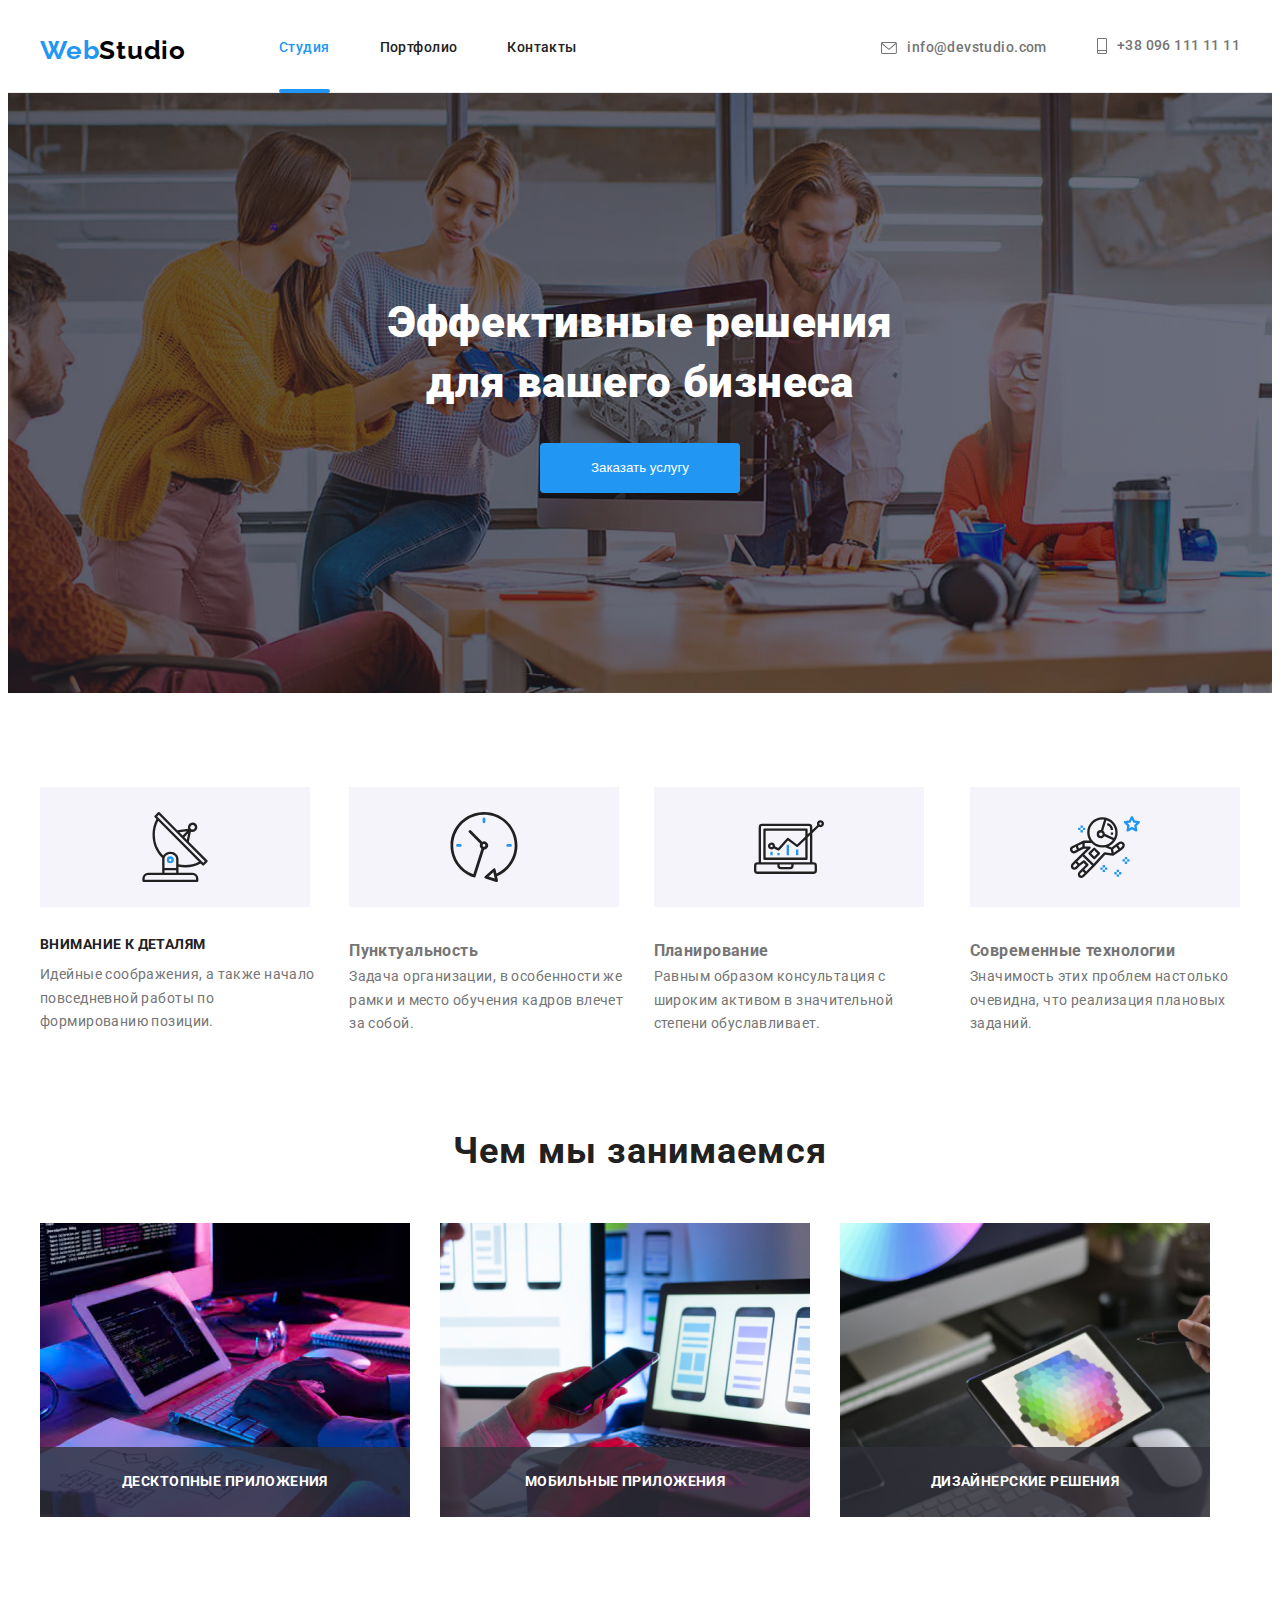
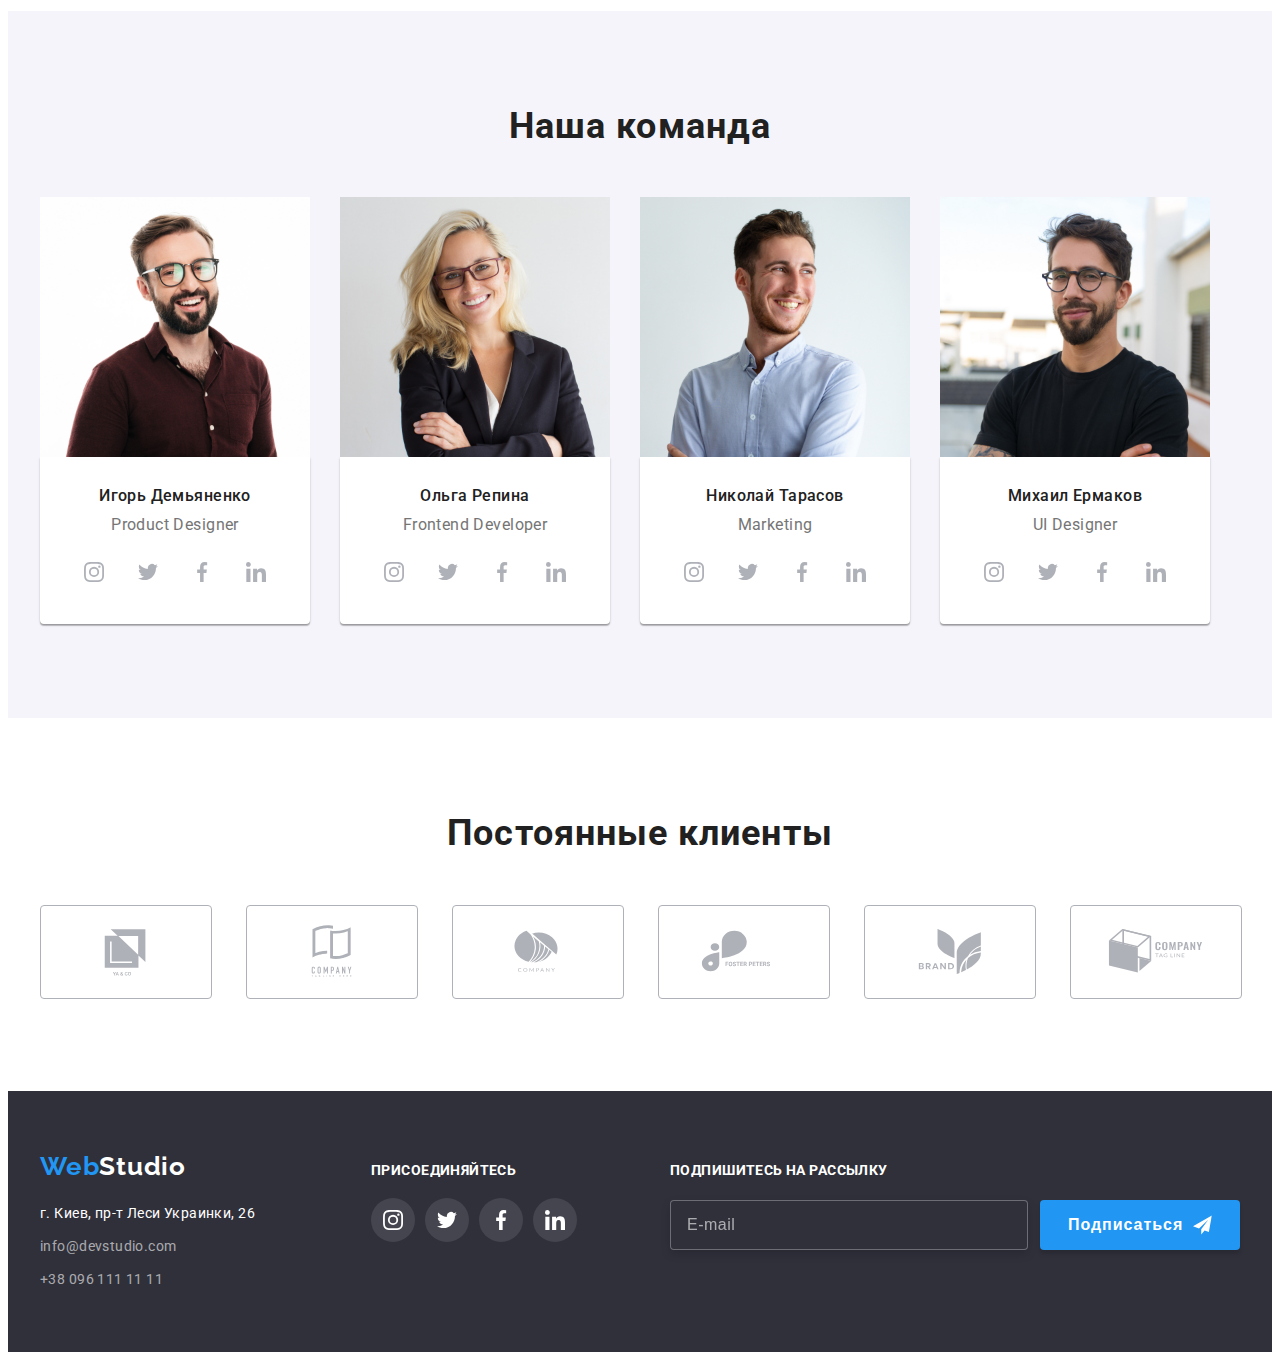
==== commit 070ce9c6: "правки" ====
--- a/index.html
+++ b/index.html
@@ -18,45 +18,46 @@
     <!--=============================== logo and header======================================-->
   <header class="header">
     <div class="container header__container">
-      <a class="logo-header" href="#"><span class="logo-header__web">Web</span><span class="logo-header__studio">Studio</span></a>
-      <nav class="nav-site">
-        <ul class="nav-site__list">
-          <li class="nav-site__item"><a href="#" class="nav-site__link nav-site__link--active">Студия</a></li>
-          <li class="nav-site__item"><a href="./portfolio.html" class="nav-site__link">Портфолио</a></li>
-          <li class="nav-site__item"><a href="#" class="nav-site__link">Контакты</a></li>
+      <a class="logo-header" href="#">Web<span class="logo-header__studio">Studio</span></a>
+      <nav class="site-nav">
+        <ul class="site-nav__list">
+          <li class="site-nav__item"><a href="#" class="site-nav__link site-nav__link--active">Студия</a></li>
+          <li class="site-nav__item"><a href="./portfolio.html" class="site-nav__link">Портфолио</a></li>
+          <li class="site-nav__item"><a href="#" class="site-nav__link">Контакты</a></li>
         </ul>    
       </nav>
-      <ul class="nav-auth__list">
-          <li class="nav-auth__item"><a href="mailto:info@devstudio.com"                class="nav-auth__link">
-               <svg class="nav-auth__icon" width="16" height="12"><use href="./images/symbol-defs.svg#icon-envelope"></use></svg>info@devstudio.com</a>
-            </li>
-          <li class="nav-auth__item"><a href="tel:+380961111111" class="nav-auth__link">
-              <svg class="nav-auth__icon" width="10" height="16">
+      <ul class="auth-auth">
+          <li class="auth-auth__item"><a href="mailto:info@devstudio.com" class="auth-auth__link">
+               <svg class="auth-auth__icon" width="16" height="12"><use href="./images/symbol-defs.svg#icon-envelope"></use></svg>info@devstudio.com</a>
+            </li>
+          <li class="auth-auth__item"><a href="tel:+380961111111" class="auth-auth__link">
+              <svg class="auth-auth__icon" width="10" height="16">
               <use href="./images/symbol-defs.svg#icon-smartphone"></use>
               </svg>+38 096 111 11 11</a>
             </li>
       </ul>
     </div>
   </header>
+  
   <main>
 <!--===============================================section hero==============================================-->
     <section class="hero">
-        <h1 class="hero__idea">Эффективные решения <br>
+        <h1 class="hero__title">Эффективные решения <br>
             для вашего бизнеса</h1>
-        <button class="service" type="button" data-modal-open>Заказать услугу</button>
+        <button class="hero__button" type="button" data-modal-open>Заказать услугу</button>
     </section>
 <!--===============================================section features==========================================-->
       <section class="section">
-          <div class="container features">
+          <div class="container">
                 <h2 class="visually-hidden">Наші переваги</h2>
-              <ul class="features__list">
+              <ul class="features">
                   <li class="features__item">
                       <div class="features__icon">
                           <svg class="icon" width="70" height="70">
                               <use href="./images/symbol-defs.svg#icon-antenna"></use>
                           </svg>
                       </div>
-                      <h3 class="features__idea">Внимание к деталям</h3>
+                      <h3 class="features__title">Внимание к деталям</h3>
                       <p class="features__text">Идейные соображения, а также начало повседневной работы по формированию
                           позиции.</p>
                   </li>
@@ -95,30 +96,30 @@
 
       </section>
       <!--===================================section photo=====================================-->
-      <section class="section photo">
+      <section class="section section--ptn">
           <div class="container">
               <h2 class="section__title">Чем мы занимаемся</h2>
-              <ul class="photo__list">
+              <ul class="photo">
                   <li class="photo__item">
                       <div class="photo__description">
                           <img src="images/programs.jpg" width="370" class="photo-link" alt="програмиравание">
-                          <div class="description">
-                              <p class="description__title">Десктопные приложения</p>
+                          <div class="photo__overlay">
+                              <p class="photo__text">Десктопные приложения</p>
                           </div>
                       </div></li>
                   <li class="photo__item">
                       <div class="photo__description">
                           <img src="images/webapplication.jpg" width="370" class="photo-link" alt="вебприложения">
-                          <div class="description">
-                              <p class="description__title">Мобильные приложения</p>
+                          <div class="photo__overlay">
+                              <p class="photo__text">Мобильные приложения</p>
                           </div>
                       </div>
                   </li>
                     <li class="photo__item">
                       <div class="photo__description">
                           <img src="images/web-security.jpg" width="370" class="photo-link" alt="информбезопасность">
-                          <div class="description">
-                              <p class="description__title">Дизайнерские решения</p>
+                          <div class="photo__overlay">
+                              <p class="photo__text">Дизайнерские решения</p>
                           </div>
                   </div>
                   </li>
@@ -126,15 +127,15 @@
           </div>
       </section>
   <!--=================================section our team=========================================-->
-      <section class="section team">
+      <section class="section section--bgc">
           <div class="container">
               <h2 class="section__title">Наша команда</h2>
-              <ul class="team__list">
+              <ul class="team">
                   <li class="team__item">
                       <img src="images/img (1).jpg" width="270" class="team-photo" alt="фото Игорь Демьяненко">
                       <div class="team__wrapper">
-                          <h3 class="team__names">Игорь Демьяненко</h3>
-                          <p class="team__job">Product Designer</p>
+                          <h3 class="team__title">Игорь Демьяненко</h3>
+                          <p class="team__text">Product Designer</p>
                           <ul class="social-icons">
                               <li class="social-icons__item">
                                   <a href="#" class="social-icons__link">
@@ -170,8 +171,8 @@
                   <li class="team__item">
                       <img src="images/img (2).jpg" width="270" class="team-photo" alt="фото Ольга Репина">
                       <div class="team__wrapper">
-                          <h3 class="team__names">Ольга Репина</h3>
-                          <p class="team__job">Frontend Developer</p>
+                          <h3 class="team__title">Ольга Репина</h3>
+                          <p class="team__text">Frontend Developer</p>
                           <ul class="social-icons">
                               <li class="social-icons__item">
                                   <a href="#" class="social-icons__link" >
@@ -207,8 +208,8 @@
                   <li class="team__item">
                       <img src="images/img (3).jpg" width="270" class="team-photo" alt="фото Николай Тарасов">
                       <div class="team__wrapper">
-                          <h3 class="team__names">Николай Тарасов</h3>
-                          <p class="team__job">Marketing</p>
+                          <h3 class="team__title">Николай Тарасов</h3>
+                          <p class="team__text">Marketing</p>
                           <ul class="social-icons">
                               <li class="social-icons__item">
                                   <a href="#" class="social-icons__link">
@@ -244,8 +245,8 @@
                   <li class="team__item">
                       <img src="images/img (4).jpg" width="270" class="team-photo" alt="фото Михаил Ермаков">
                       <div class="team__wrapper">
-                          <h3 class="team__names">Михаил Ермаков</h3>
-                          <p class="team__job">UI Designer</p>
+                          <h3 class="team__title">Михаил Ермаков</h3>
+                          <p class="team__text">UI Designer</p>
                           <ul class="social-icons">
                               <li class="social-icons__item">
                                   <a href="#" class="social-icons__link">
@@ -282,48 +283,48 @@
           </div>
       </section>
     <!--==========================================clients========================================-->
-    <section class="section clients">
+    <section class="section">
       <div class="container">
         <h2 class="section__title">Постоянные клиенты</h2>
-        <ul class="clients__list">
+        <ul class="clients">
           <li class="clients__item">
             <a href="#" class="clients__link" width="170" height="92">
-              <svg class="icon" width="106" height="60">
+              <svg class="clients__icon" width="106" height="60">
                   <use href="./images/symbol-defs.svg#icon-Logo"></use>
               </svg>
             </a>
           </li>
             <li class="clients__item">
                 <a href="#" class="clients__link">
-                    <svg class="icon" width="106" height="60">
+                    <svg class="clients__icon" width="106" height="60">
                         <use href="./images/symbol-defs.svg#icon-Logo-1"></use>
                     </svg>
                 </a>
             </li>
             <li class="clients__item">
                 <a href="#" class="clients__link">
-                    <svg class="icon"  width="106" height="60">
+                    <svg class="clients__icon"  width="106" height="60">
                         <use href="./images/symbol-defs.svg#icon-Logo-2"></use>
                     </svg>
                 </a>
             </li>
             <li class="clients__item">
                 <a href="#" class="clients__link">
-                    <svg class="icon" width="106" height="60">
+                    <svg class="clients__icon" width="106" height="60">
                         <use href="./images/symbol-defs.svg#icon-Logo-3"></use>
                     </svg>
                 </a>
             </li>
             <li class="clients__item">
                 <a href="#" class="clients__link">
-                    <svg class="icon" width="106" height="60">
+                    <svg class="clients__icon" width="106" height="60">
                         <use href="./images/symbol-defs.svg#icon-Logo-4"></use>
                     </svg>
                 </a>
             </li>
             <li class="clients__item">
                 <a href="#" class="clients__link">
-                    <svg class="icon" width="106" height="60">
+                    <svg class="clients__icon" width="106" height="60">
                         <use href="./images/symbol-defs.svg#icon-Logo-5"></use>
                     </svg>
                 </a>
--- a/css/main.min.css
+++ b/css/main.min.css
@@ -1 +1 @@
-:root{--text-color-primary: #212121;--text-color-secondary: #757575;--text-color-accent: #2196f3;--font-primary: Roboto;--font-secondary: Raleway;--bezier-timing: cubic-bezier(0.4, 0, 0.2, 1)}body{font-family:Roboto;font-size:14px;line-height:1.71;letter-spacing:.03em;color:var(--text-color-secondary);background-color:#fff}a{text-decoration:none;cursor:pointer}ul{margin:0;list-style:none;-webkit-padding-start:0;padding-inline-start:0}h1,h2,h3,h4,p,li{margin:0}.container{width:1200px;margin:0 auto;padding-left:15px;padding-right:15px}img{display:block;max-width:100%;height:auto}.icon{fill:currentColor}.section{padding:94px 0}.header{border-bottom:1px solid #ececec}.header__container{-webkit-box-align:center;-ms-flex-align:center;align-items:center;display:-webkit-box;display:-ms-flexbox;display:flex}.logo-header{margin-right:93px;color:#000;font-weight:700;font-size:26px;line-height:1.19;letter-spacing:.03em}.logo-header__web{font-family:Raleway,sans-serif;font-weight:700;font-size:26px;line-height:1.19;letter-spacing:.03em;color:var(--text-color-accent)}.logo-header__studio{font-family:Raleway,sans-serif;font-weight:700;font-size:26px;line-height:1.19;letter-spacing:.03em;color:#000;-webkit-transition:color 250ms var(--bezier-timing);-o-transition:color 250ms var(--bezier-timing);transition:color 250ms var(--bezier-timing)}.logo-header__studio:focus,.logo-header__studio:hover{color:var(--text-color-accent)}.nav-site__list{display:-webkit-box;display:-ms-flexbox;display:flex}.nav-site__item{margin-right:50px}.nav-site__link{color:var(--text-color-primary);display:block;padding:32px 0;font-weight:500;font-size:14px;line-height:1.14;-webkit-transition:color 250ms var(--bezier-timing);-o-transition:color 250ms var(--bezier-timing);transition:color 250ms var(--bezier-timing)}.nav-site__item:last-child{margin-right:0}.nav-site__link:hover,.nav-site__link:focus{color:var(--text-color-accent)}.nav-site__link--active{color:var(--text-color-accent)}.nav-site__link--active::after{content:"";display:block;position:relative;top:33px;width:100%;height:4px;background-color:var(--text-color-accent);border-radius:2px}.nav-auth__list{display:-webkit-box;display:-ms-flexbox;display:flex;margin-left:auto}.nav-auth__item{margin-right:50px}.nav-auth__item:last-child{margin-right:0}.nav-auth__link{display:-webkit-inline-box;display:-ms-inline-flexbox;display:inline-flex;-webkit-box-align:center;-ms-flex-align:center;align-items:center;color:var(--text-color-secondary);font-weight:500;font-size:14px;line-height:1.14;-webkit-transition:color 250ms var(--bezier-timing);-o-transition:color 250ms var(--bezier-timing);transition:color 250ms var(--bezier-timing)}.nav-auth__icon{margin-right:10px;fill:currentColor}.nav-auth__link:hover,.nav-auth__link:focus{color:var(--text-color-accent)}.hero{padding:200px 0;max-width:1600px;margin-left:auto;margin-right:auto;background-repeat:no-repeat;background-size:cover;background-position:center;text-align:center;background-image:-webkit-gradient(linear, left top, right top, from(rgba(47, 48, 58, 0.5)), to(rgba(47, 48, 58, 0.3))),url(./images/hero-img.jpg);background-image:-o-linear-gradient(left, rgba(47, 48, 58, 0.5), rgba(47, 48, 58, 0.3)),url(./images/hero-img.jpg);background-image:linear-gradient(to right, rgba(47, 48, 58, 0.5), rgba(47, 48, 58, 0.3)),url(./images/hero-img.jpg)}.hero__idea{color:#fff;font-weight:900;font-size:44px;line-height:1.36;text-align:center}.service{width:200px;height:50px;margin-top:30px;border-radius:4px;border:transparent;color:#fff;background-color:var(--text-color-accent);cursor:pointer;-webkit-transition:color 250ms var(--bezier-timing),background-color 250ms var(--bezier-timing);-o-transition:color 250ms var(--bezier-timing),background-color 250ms var(--bezier-timing);transition:color 250ms var(--bezier-timing),background-color 250ms var(--bezier-timing)}.service:hover,.service:focus{color:var(--text-color-accent);background-color:#fff}.features__list{display:-webkit-box;display:-ms-flexbox;display:flex}.features__item{margin-right:30px}.features__item:last-child{margin-right:0}.features__idea{color:var(--text-color-primary);font-weight:700;font-size:14px;line-height:1.14;letter-spacing:.03em;text-transform:uppercase;margin-bottom:10px}.features__icon{display:-webkit-box;display:-ms-flexbox;display:flex;-webkit-box-pack:center;-ms-flex-pack:center;justify-content:center;-webkit-box-align:center;-ms-flex-align:center;align-items:center;width:270px;height:120px;background-color:#f5f4fa;margin-bottom:30px}.photo{padding-top:0;margin-left:auto;margin-right:auto}.photo__item{margin-right:30px}.photo__item:last-child{margin-right:0}.photo__list{display:-webkit-box;display:-ms-flexbox;display:flex;margin-top:50px}.photo__description{position:relative}.description{position:absolute;bottom:0;display:-webkit-box;display:-ms-flexbox;display:flex;-webkit-box-pack:center;-ms-flex-pack:center;justify-content:center;-webkit-box-align:center;-ms-flex-align:center;align-items:center;width:370px;height:70px;background:rgba(47,48,58,.8)}.description__title{text-align:center;font-weight:700;font-size:14px;line-height:1.14;letter-spacing:.03em;text-transform:uppercase;color:#fff}.team{background:#f5f4fa}.section .team{padding:94px 0}.team__list{display:-webkit-box;display:-ms-flexbox;display:flex;margin-top:50px}.team__item{margin-right:30px}.team__item:last-child{margin-right:0}.team__wrapper{display:block;-webkit-box-align:center;-ms-flex-align:center;align-items:center;padding-top:30px;padding-bottom:30px;background-color:#fff;-webkit-box-shadow:0px 1px 3px rgba(0,0,0,.12),0px 1px 1px rgba(0,0,0,.14),0px 2px 1px rgba(0,0,0,.2);box-shadow:0px 1px 3px rgba(0,0,0,.12),0px 1px 1px rgba(0,0,0,.14),0px 2px 1px rgba(0,0,0,.2);border-radius:0px 0px 4px 4px}.team__names{color:var(--text-color-primary);font-weight:500;font-size:16px;line-height:1.18;text-align:center}.team__job{margin-top:10px;color:var(--text-color-secondary);font-size:16px;line-height:1.18;text-align:center}.social-icons{display:-webkit-box;display:-ms-flexbox;display:flex;-webkit-box-pack:center;-ms-flex-pack:center;justify-content:center;margin-top:16px}.social-icons__item{width:44px;height:44px;margin-right:10px}.social-icons__item:last-child{margin-right:0}.social-icons__link{display:-webkit-box;display:-ms-flexbox;display:flex;-webkit-box-align:center;-ms-flex-align:center;align-items:center;-webkit-box-pack:center;-ms-flex-pack:center;justify-content:center;width:100%;height:100%;border-radius:50%;color:#afb1b8;-webkit-transition:fill 250ms var(--bezier-timing),background-color 250ms var(--bezier-timing);-o-transition:fill 250ms var(--bezier-timing),background-color 250ms var(--bezier-timing);transition:fill 250ms var(--bezier-timing),background-color 250ms var(--bezier-timing)}.social-icon{fill:currentColor}.social-icons__link:hover,.social-icons__link:focus{fill:#fff;background-color:var(--text-color-accent)}.social-icons__link:hover .social-icon,.social-icons__link:focus .social-icon{fill:#fff}.section-clients{padding:94px auto;background-color:#e5e5e5}.section__title{font-weight:700;font-size:36px;line-height:1.17;text-align:center;letter-spacing:.03em;color:#212121}.clients__list{display:-webkit-box;display:-ms-flexbox;display:flex;-webkit-box-pack:justify;-ms-flex-pack:justify;justify-content:space-between;margin-top:50px}.clients__item{width:170px;height:92px;margin-right:30px}.clients__link{display:-webkit-box;display:-ms-flexbox;display:flex;-webkit-box-pack:center;-ms-flex-pack:center;justify-content:center;-webkit-box-align:center;-ms-flex-align:center;align-items:center;color:#afb1b8;width:100%;height:100%;border:1px solid #afb1b8;border-radius:4px;-webkit-transition:color 250ms var(--bezier-timing),border-color 250ms var(--bezier-timing),fill 250ms var(--bezier-timing);-o-transition:color 250ms var(--bezier-timing),border-color 250ms var(--bezier-timing),fill 250ms var(--bezier-timing);transition:color 250ms var(--bezier-timing),border-color 250ms var(--bezier-timing),fill 250ms var(--bezier-timing)}.clients__item:last-child{margin-right:0}.clients__link:hover,.clients__link:focus{color:var(--text-color-accent);border-color:var(--text-color-accent)}.clients__icon{fill:currentColor}.projects{display:block;margin-top:94px;margin-bottom:94px}.visually-hidden{position:absolute;clip:rect(0 0 0 0);width:1px;height:1px;margin:-1px}.cares__list{margin-bottom:50px;display:-webkit-box;display:-ms-flexbox;display:flex;-webkit-box-pack:center;-ms-flex-pack:center;justify-content:center}.cares__item{margin-right:8px}.cares__item:last-child{margin-right:0}.cares__button{color:var(--text-color-primary);background-color:#f5f4fa;cursor:pointer;border:transparent;border-radius:4px;padding:6px 22px;font-weight:500;font-size:16px;line-height:1.63;text-align:center;letter-spacing:.03em;-webkit-transition:color 250ms var(--bezier-timing),background-color 250ms var(--bezier-timing),-webkit-box-shadow 250ms var(--bezier-timing);transition:color 250ms var(--bezier-timing),background-color 250ms var(--bezier-timing),-webkit-box-shadow 250ms var(--bezier-timing);-o-transition:color 250ms var(--bezier-timing),background-color 250ms var(--bezier-timing),box-shadow 250ms var(--bezier-timing);transition:color 250ms var(--bezier-timing),background-color 250ms var(--bezier-timing),box-shadow 250ms var(--bezier-timing);transition:color 250ms var(--bezier-timing),background-color 250ms var(--bezier-timing),box-shadow 250ms var(--bezier-timing),-webkit-box-shadow 250ms var(--bezier-timing)}.cares__button:hover,.cares__button:focus{color:#fff;background-color:var(--text-color-accent);-webkit-box-shadow:0px 3px 1px rgba(0,0,0,.1),0px 1px 2px rgba(0,0,0,.08),0px 2px 2px rgba(0,0,0,.12);box-shadow:0px 3px 1px rgba(0,0,0,.1),0px 1px 2px rgba(0,0,0,.08),0px 2px 2px rgba(0,0,0,.12)}.products__list{display:-webkit-box;display:-ms-flexbox;display:flex;-ms-flex-wrap:wrap;flex-wrap:wrap}.products__item{display:block;-webkit-box-align:center;-ms-flex-align:center;align-items:center;width:370px;margin:0 30px 30px 0}.products__link{display:block;-webkit-box-align:center;-ms-flex-align:center;align-items:center;background-color:#fff}.products__link:hover,.products__link:focus{-webkit-box-shadow:0px 1px 1px rgba(0,0,0,.12),0px 4px 4px rgba(0,0,0,.06),1px 4px 6px rgba(0,0,0,.16);box-shadow:0px 1px 1px rgba(0,0,0,.12),0px 4px 4px rgba(0,0,0,.06),1px 4px 6px rgba(0,0,0,.16)}.wrapper__product{padding:20px 24px;border:1px solid #eee;border-top:0}.products__item:nth-child(3n){margin-right:0}.products__item:nth-last-child(-n+3){margin-bottom:0}.wrapper__product-name{color:#212121;font-weight:700;font-size:18px;line-height:2;letter-spacing:.06em}.wrapper__product-trait{margin-top:4px;color:var(--text-color-secondary);font-size:16px;line-height:1.88;letter-spacing:.03em}.wrapper{width:370px;position:relative}.wrapper__info{position:relative;overflow:hidden}.wrapper__info-text{background:rgba(33,150,243,.9);width:370px;height:294px;position:absolute;overflow:hidden;display:-webkit-box;display:-ms-flexbox;display:flex;-webkit-box-pack:center;-ms-flex-pack:center;justify-content:center;-webkit-box-align:center;-ms-flex-align:center;align-items:center;padding:63px 24px;font-style:normal;font-size:18px;line-height:1.56;letter-spacing:.03em;color:#fff;top:0;left:0;-webkit-transform:translateY(101%);-ms-transform:translateY(101%);transform:translateY(101%);-webkit-transition:-webkit-transform 250ms var(--bezier-timing),-webkit-box-shadow 250ms var(--bezier-timing);transition:-webkit-transform 250ms var(--bezier-timing),-webkit-box-shadow 250ms var(--bezier-timing);-o-transition:transform 250ms var(--bezier-timing),box-shadow 250ms var(--bezier-timing);transition:transform 250ms var(--bezier-timing),box-shadow 250ms var(--bezier-timing);transition:transform 250ms var(--bezier-timing),box-shadow 250ms var(--bezier-timing),-webkit-transform 250ms var(--bezier-timing),-webkit-box-shadow 250ms var(--bezier-timing)}.products__link:hover .wrapper__info-text,.products__link:focus .wrapper__info-text{-webkit-transform:translateZ(0);transform:translateZ(0);overflow:visible;-webkit-box-shadow:0px 1px 1px rgba(0,0,0,.12),0px 4px 4px rgba(0,0,0,.06),1px 4px 6px rgba(0,0,0,.16);box-shadow:0px 1px 1px rgba(0,0,0,.12),0px 4px 4px rgba(0,0,0,.06),1px 4px 6px rgba(0,0,0,.16)}.wrapper:hover,.wrapper:focus{-webkit-transform:translateZ(100%);transform:translateZ(100%);overflow:visible;-webkit-box-shadow:0px 1px 1px rgba(0,0,0,.12),0px 4px 4px rgba(0,0,0,.06),1px 4px 6px rgba(0,0,0,.16);box-shadow:0px 1px 1px rgba(0,0,0,.12),0px 4px 4px rgba(0,0,0,.06),1px 4px 6px rgba(0,0,0,.16)}.footer{background-color:#2f303a;padding-top:60px;padding-bottom:60px}.footer__container{display:-webkit-box;display:-ms-flexbox;display:flex;-webkit-box-align:baseline;-ms-flex-align:baseline;align-items:baseline}.footer__address{-webkit-box-flex:1;-ms-flex-positive:1;flex-grow:1}.footer__logo{margin-bottom:20px;font-family:Raleway,sans-serif;color:#fff;font-weight:700;font-size:26px;line-height:1.19;letter-spacing:.03em;background-color:#2f303a;-webkit-transition:color 250ms cubic-bezier(0.4, 0, 0.2, 1);-o-transition:color 250ms cubic-bezier(0.4, 0, 0.2, 1);transition:color 250ms cubic-bezier(0.4, 0, 0.2, 1)}.footer__web{color:var(--text-color-accent);font-family:Raleway;font-weight:700;font-size:26px;line-height:1.19;letter-spacing:.03em;-webkit-transition:color 250ms var(--bezier-timing);-o-transition:color 250ms var(--bezier-timing);transition:color 250ms var(--bezier-timing)}.footer__studio{font-family:Raleway;font-weight:700;font-size:26px;line-height:1.19;letter-spacing:.03em}.footer__logo:hover,.footer__logo:focus{color:var(--text-color-accent)}.footer-address__list{margin-top:20px}.footer-address__address{margin-top:20px;color:#fff;font-style:normal;font-size:14px;line-height:1.71;letter-spacing:.03em;-webkit-transition:color 250ms var(--bezier-timing);-o-transition:color 250ms var(--bezier-timing);transition:color 250ms var(--bezier-timing)}.footer-address__contacts{color:rgba(255,255,255,.6);font-style:normal;font-size:14px;line-height:1.71;letter-spacing:.03em;-webkit-transition:color 250ms var(--bezier-timing);-o-transition:color 250ms var(--bezier-timing);transition:color 250ms var(--bezier-timing)}.footer-address__item{margin-bottom:9px}.footer-address__item:last-child{margin-bottom:0}.footer-address__address:hover,.footer-address__address:focus{color:var(--text-color-accent)}.footer-address__contacts:hover,.footer-address__contacts:focus{color:var(--text-color-accent)}.fsocial-title{margin-left:70px}.footer__title{font-weight:700;font-size:14px;line-height:1.14;letter-spacing:.03em;text-transform:uppercase;color:#fff}.fsocial__list{display:-webkit-box;display:-ms-flexbox;display:flex;-webkit-box-pack:center;-ms-flex-pack:center;justify-content:center;margin-top:20px}.fsocial__item{width:44px;height:44px;margin-right:10px}.fsocial__item:last-child{margin-right:0}.fsocial__link{display:-webkit-box;display:-ms-flexbox;display:flex;-webkit-box-align:center;-ms-flex-align:center;align-items:center;-webkit-box-pack:center;-ms-flex-pack:center;justify-content:center;width:100%;height:100%;border-radius:50%;color:#afb1b8;background:rgba(255,255,255,.1);-webkit-transition:fill 250ms var(--bezier-timing),background-color 250ms var(--bezier-timing);-o-transition:fill 250ms var(--bezier-timing),background-color 250ms var(--bezier-timing);transition:fill 250ms var(--bezier-timing),background-color 250ms var(--bezier-timing)}.fsocial__icon{fill:#fff}.fsocial__link:hover,.fsocial__link:focus{fill:#fff;background-color:var(--text-color-accent)}.fsocial__link:hover .fsocial__icon,.fsocial__link:focus .fsocial__icon{fill:#fff}.subscribe{width:570px;height:86px;margin-left:93px;display:-webkit-box;display:-ms-flexbox;display:flex;-webkit-box-align:end;-ms-flex-align:end;align-items:flex-end}.subscribe__sector{display:inline-block;margin-right:12px}.subscribe__title{font-weight:700;font-size:14px;line-height:1.14;letter-spacing:.03em;text-transform:uppercase;color:#fff}.subscribe__input{margin-top:18px;padding-left:16px;width:358px;height:50px;border:1px solid rgba(255,255,255,.3);-webkit-box-sizing:border-box;box-sizing:border-box;-webkit-filter:drop-shadow(0px 4px 4px rgba(0, 0, 0, 0.15));filter:drop-shadow(0px 4px 4px rgba(0, 0, 0, 0.15));border-radius:4px;background:#2f303a}.subscribe__input::-webkit-input-placeholder{font-size:16px;line-height:1.25;display:-webkit-box;display:flex;-webkit-box-align:center;align-items:center;letter-spacing:.03em;color:rgba(255,255,255,.6)}.subscribe__input::-moz-placeholder{font-size:16px;line-height:1.25;display:flex;align-items:center;letter-spacing:.03em;color:rgba(255,255,255,.6)}.subscribe__input:-ms-input-placeholder{font-size:16px;line-height:1.25;display:-ms-flexbox;display:flex;-ms-flex-align:center;align-items:center;letter-spacing:.03em;color:rgba(255,255,255,.6)}.subscribe__input::-ms-input-placeholder{font-size:16px;line-height:1.25;display:-ms-flexbox;display:flex;-ms-flex-align:center;align-items:center;letter-spacing:.03em;color:rgba(255,255,255,.6)}.subscribe__input::placeholder{font-size:16px;line-height:1.25;display:-webkit-box;display:-ms-flexbox;display:flex;-webkit-box-align:center;-ms-flex-align:center;align-items:center;letter-spacing:.03em;color:rgba(255,255,255,.6)}.subscribe__submit{width:200px;height:50px;cursor:pointer;font-style:normal;font-weight:700;font-size:16px;line-height:1.87;padding:10px 28px;display:-webkit-box;display:-ms-flexbox;display:flex;-webkit-box-align:center;-ms-flex-align:center;align-items:center;text-align:center;letter-spacing:.06em;color:#fff;background:#2196f3;-webkit-box-shadow:0px 4px 4px rgba(0,0,0,.15);box-shadow:0px 4px 4px rgba(0,0,0,.15);border-radius:4px;border:transparent}.icon-send{margin-left:10px}.backdrop{position:fixed;top:0;left:0;width:100%;height:100%;background-color:rgba(0,0,0,.4);opacity:1;-webkit-transition:opacity 250ms var(--bezier-timing);-o-transition:opacity 250ms var(--bezier-timing);transition:opacity 250ms var(--bezier-timing)}.backdrop.is-hidden{opacity:0;pointer-events:none}.modalbackdrop .is-hidden{-webkit-transform:translate(-50%, -50%) scale(1.1);-ms-transform:translate(-50%, -50%) scale(1.1);transform:translate(-50%, -50%) scale(1.1)}.modal{position:fixed;top:50%;left:50%;width:528px;min-height:581px;-webkit-transform:translate(-50%, -50%);-ms-transform:translate(-50%, -50%);transform:translate(-50%, -50%);-webkit-transition:-webkit-transform 250ms var(--bezier-timing);transition:-webkit-transform 250ms var(--bezier-timing);-o-transition:transform 250ms var(--bezier-timing);transition:transform 250ms var(--bezier-timing);transition:transform 250ms var(--bezier-timing), -webkit-transform 250ms var(--bezier-timing);border-radius:4px;background-color:#fff;-webkit-box-shadow:0px 1px 3px rgba(0,0,0,.12),0px 1px 1px rgba(0,0,0,.14),0px 2px 1px rgba(0,0,0,.2);box-shadow:0px 1px 3px rgba(0,0,0,.12),0px 1px 1px rgba(0,0,0,.14),0px 2px 1px rgba(0,0,0,.2)}.modal__close{position:absolute;top:8px;right:8px;cursor:pointer;padding:0;display:-webkit-box;display:-ms-flexbox;display:flex;-webkit-box-pack:center;-ms-flex-pack:center;justify-content:center;-webkit-box-align:center;-ms-flex-align:center;align-items:center;width:30px;height:30px;border-radius:50%;border:1px solid rgba(0,0,0,.1);background:#fff}.modal__close:hover,.modal__close:focus{fill:var(--text-color-accent)}.modal__close-icon:hover,.modal__close-icon:focus{fill:var(--text-color-accent)}.form-container{width:528px;height:581px;padding:40px;cursor:pointer;display:-webkit-box;display:-ms-flexbox;display:flex;-webkit-box-orient:vertical;-webkit-box-direction:normal;-ms-flex-direction:column;flex-direction:column}.form-header-title{font-style:normal;font-weight:700;font-size:20px;line-height:1.15;letter-spacing:.03em;margin-bottom:12px;text-align:center}.form-sector{margin-bottom:10px;position:relative}.form-label{display:block;font-style:normal;font-size:12px;line-height:1.17;letter-spacing:.01em;color:#757575;margin-bottom:4px;cursor:pointer;position:relative}.form-input,.form-messege{width:100%;height:40px;padding:0 10px 0 42px;border:1px solid rgba(33,33,33,.2);-webkit-box-sizing:border-box;box-sizing:border-box;border-radius:4px;outline:none}.form-message{display:block;margin-bottom:10px;width:100%;height:120px;resize:none;padding:12px 16px;font-family:inherit;border:1px solid rgba(33,33,33,.2);border-radius:4px;outline:none}.form-message:focus{outline:1px solid #2196f3;border:1px solid #2196f3}.form-message::-webkit-input-placeholder{font-style:normal;font-size:14px;line-height:1.14;letter-spacing:.01em;color:rgba(117,117,117,.5)}.form-message::-moz-placeholder{font-style:normal;font-size:14px;line-height:1.14;letter-spacing:.01em;color:rgba(117,117,117,.5)}.form-message:-ms-input-placeholder{font-style:normal;font-size:14px;line-height:1.14;letter-spacing:.01em;color:rgba(117,117,117,.5)}.form-message::-ms-input-placeholder{font-style:normal;font-size:14px;line-height:1.14;letter-spacing:.01em;color:rgba(117,117,117,.5)}.form-message::placeholder{font-style:normal;font-size:14px;line-height:1.14;letter-spacing:.01em;color:rgba(117,117,117,.5)}.form-title{padding-bottom:4px;font-style:normal;font-size:12px;line-height:1.17;letter-spacing:.01em;color:#757575}.form-icon{position:absolute;top:50%;left:12px;-webkit-transition:fill 250ms var(--bezier-timing),outline 250ms var(--bezier-timing);-o-transition:fill 250ms var(--bezier-timing),outline 250ms var(--bezier-timing);transition:fill 250ms var(--bezier-timing),outline 250ms var(--bezier-timing)}.form-input:focus{outline:1px solid #2196f3}.form-input:focus~.form-icon{fill:#2196f3}.form-checkbox{position:relative;display:-webkit-inline-box;display:-ms-inline-flexbox;display:inline-flex;-webkit-box-pack:center;-ms-flex-pack:center;justify-content:center;-webkit-box-align:center;-ms-flex-align:center;align-items:center;margin-bottom:30px;width:100%;cursor:pointer}.checkbox-terms{font-size:14px;line-height:1.71;letter-spacing:.03em;color:#757575;cursor:pointer}.checkbox-terms .terms-link{color:var(--text-color-accent);text-decoration:underline}.checkbox{position:absolute;clip:rect(0 0 0 0);width:1px;height:1px;margin:-1px;overflow:hidden;display:-webkit-box;display:-ms-flexbox;display:flex}.checkbox-terms::before{content:"";display:-webkit-inline-box;display:-ms-inline-flexbox;display:inline-flex;text-align:center;width:15px;height:15px;border:2px solid #212121;border-radius:2px;margin-right:7px}.checkbox-icon{position:absolute;top:3px;left:12px;opacity:0;pointer-events:none;background-color:var(--text-color-accent);fill:var(--background-main-color);border:2px solid #2196f3;border-radius:2px;cursor:pointer}.checkbox:focus{outline-color:var(--text-color-accent);border:2px solid #2196f3;border-radius:2px}.checkbox:checked+.checkbox-icon{opacity:1;-webkit-transition:opacity 250ms cubic-bezier(0.4, 0, 0.2, 1);-o-transition:opacity 250ms cubic-bezier(0.4, 0, 0.2, 1);transition:opacity 250ms cubic-bezier(0.4, 0, 0.2, 1);background-origin:border-box}.checkbox-button{margin:0 auto}.sbm{text-align:center;width:200px;height:50px;margin:0 124px;cursor:pointer;margin-bottom:0;background:#188ce8;-webkit-box-shadow:0px 4px 4px rgba(0,0,0,.15);box-shadow:0px 4px 4px rgba(0,0,0,.15);border-radius:4px;border:transparent}.sbm-title{font-style:normal;font-weight:700;font-size:16px;line-height:1.87;letter-spacing:.06em;color:#fff}/*# sourceMappingURL=main.min.css.map */+:root{--text-color-primary: #212121;--text-color-secondary: #757575;--text-color-accent: #2196f3;--font-primary: Roboto;--font-secondary: Raleway;--bezier-timing: cubic-bezier(0.4, 0, 0.2, 1)}body{font-family:Roboto;font-size:14px;line-height:1.71;letter-spacing:.03em;color:var(--text-color-secondary);background-color:#fff}a{text-decoration:none;cursor:pointer}ul{margin:0;list-style:none;-webkit-padding-start:0;padding-inline-start:0}h1,h2,h3,h4,p,li{margin:0}.container{width:1200px;margin:0 auto;padding-left:15px;padding-right:15px}img{display:block;max-width:100%;height:auto}.icon{fill:currentColor}.section{padding:94px 0}.header{border-bottom:1px solid #ececec}.header__container{-webkit-box-align:center;-ms-flex-align:center;align-items:center;display:-webkit-box;display:-ms-flexbox;display:flex}.logo-header{margin-right:93px;color:#000;font-family:Raleway,sans-serif;font-weight:700;font-size:26px;line-height:1.19;letter-spacing:.03em;color:var(--text-color-accent)}.logo-header__studio{font-family:Raleway,sans-serif;font-weight:700;font-size:26px;line-height:1.19;letter-spacing:.03em;color:#000;-webkit-transition:color 250ms var(--bezier-timing);-o-transition:color 250ms var(--bezier-timing);transition:color 250ms var(--bezier-timing)}.logo-header__studio:focus,.logo-header__studio:hover{color:var(--text-color-accent)}.site-nav__list{display:-webkit-box;display:-ms-flexbox;display:flex}.site-nav__item{margin-right:50px}.site-nav__item:last-child{margin-right:0}.site-nav__link{color:var(--text-color-primary);display:block;padding:32px 0;font-weight:500;font-size:14px;line-height:1.14;-webkit-transition:color 250ms var(--bezier-timing);-o-transition:color 250ms var(--bezier-timing);transition:color 250ms var(--bezier-timing)}.site-nav__link:hover,.site-nav__link:focus{color:var(--text-color-accent)}.site-nav__link--active{color:var(--text-color-accent)}.site-nav__link--active::after{content:"";display:block;position:relative;top:33px;width:100%;height:4px;background-color:var(--text-color-accent);border-radius:2px}.auth-auth{display:-webkit-box;display:-ms-flexbox;display:flex;margin-left:auto}.auth-auth__item{margin-right:50px}.auth-auth__item:last-child{margin-right:0}.auth-auth__link{display:-webkit-inline-box;display:-ms-inline-flexbox;display:inline-flex;-webkit-box-align:center;-ms-flex-align:center;align-items:center;color:var(--text-color-secondary);font-weight:500;font-size:14px;line-height:1.14;-webkit-transition:color 250ms var(--bezier-timing);-o-transition:color 250ms var(--bezier-timing);transition:color 250ms var(--bezier-timing)}.auth-auth__link:hover,.auth-auth__link:focus{color:var(--text-color-accent)}.auth-auth__icon{margin-right:10px;fill:currentColor}.hero{padding:200px 0;max-width:1600px;margin-left:auto;margin-right:auto;background-repeat:no-repeat;background-size:cover;background-position:center;text-align:center;background-image:-webkit-gradient(linear, left top, right top, from(rgba(47, 48, 58, 0.5)), to(rgba(47, 48, 58, 0.3))),url(../images/img.jpg);background-image:-o-linear-gradient(left, rgba(47, 48, 58, 0.5), rgba(47, 48, 58, 0.3)),url(../images/img.jpg);background-image:linear-gradient(to right, rgba(47, 48, 58, 0.5), rgba(47, 48, 58, 0.3)),url(../images/img.jpg)}.hero__title{color:#fff;font-weight:900;font-size:44px;line-height:1.36;text-align:center}.hero__button{width:200px;height:50px;margin-top:30px;border-radius:4px;border:transparent;color:#fff;background-color:var(--text-color-accent);cursor:pointer;-webkit-transition:color 250ms var(--bezier-timing),background-color 250ms var(--bezier-timing);-o-transition:color 250ms var(--bezier-timing),background-color 250ms var(--bezier-timing);transition:color 250ms var(--bezier-timing),background-color 250ms var(--bezier-timing)}.service:hover,.service:focus{color:var(--text-color-accent);background-color:#fff}.features{display:-webkit-box;display:-ms-flexbox;display:flex}.features__item{margin-right:30px}.features__item:last-child{margin-right:0}.features__title{color:var(--text-color-primary);font-weight:700;font-size:14px;line-height:1.14;letter-spacing:.03em;text-transform:uppercase;margin-bottom:10px}.features__icon{display:-webkit-box;display:-ms-flexbox;display:flex;-webkit-box-pack:center;-ms-flex-pack:center;justify-content:center;-webkit-box-align:center;-ms-flex-align:center;align-items:center;width:270px;height:120px;background-color:#f5f4fa;margin-bottom:30px}.section--ptn{padding-top:0;margin-left:auto;margin-right:auto}.photo{display:-webkit-box;display:-ms-flexbox;display:flex;margin-top:50px}.photo__item{margin-right:30px}.photo__item:last-child{margin-right:0}.photo__description{position:relative}.photo__overlay{position:absolute;bottom:0;display:-webkit-box;display:-ms-flexbox;display:flex;-webkit-box-pack:center;-ms-flex-pack:center;justify-content:center;-webkit-box-align:center;-ms-flex-align:center;align-items:center;width:370px;height:70px;background:rgba(47,48,58,.8)}.photo__text{text-align:center;font-weight:700;font-size:14px;line-height:1.14;letter-spacing:.03em;text-transform:uppercase;color:#fff}.section--bgc{background:#f5f4fa}.team{display:-webkit-box;display:-ms-flexbox;display:flex;margin-top:50px}.team__item{margin-right:30px}.team__item:last-child{margin-right:0}.team__wrapper{display:block;-webkit-box-align:center;-ms-flex-align:center;align-items:center;padding-top:30px;padding-bottom:30px;background-color:#fff;-webkit-box-shadow:0px 1px 3px rgba(0,0,0,.12),0px 1px 1px rgba(0,0,0,.14),0px 2px 1px rgba(0,0,0,.2);box-shadow:0px 1px 3px rgba(0,0,0,.12),0px 1px 1px rgba(0,0,0,.14),0px 2px 1px rgba(0,0,0,.2);border-radius:0px 0px 4px 4px}.team__title{color:var(--text-color-primary);font-weight:500;font-size:16px;line-height:1.18;text-align:center}.team__text{margin-top:10px;color:var(--text-color-secondary);font-size:16px;line-height:1.18;text-align:center}.social-icons{display:-webkit-box;display:-ms-flexbox;display:flex;-webkit-box-pack:center;-ms-flex-pack:center;justify-content:center;margin-top:16px}.social-icons__item{width:44px;height:44px;margin-right:10px}.social-icons__item:last-child{margin-right:0}.social-icons__link{display:-webkit-box;display:-ms-flexbox;display:flex;-webkit-box-align:center;-ms-flex-align:center;align-items:center;-webkit-box-pack:center;-ms-flex-pack:center;justify-content:center;width:100%;height:100%;border-radius:50%;color:#afb1b8;-webkit-transition:fill 250ms var(--bezier-timing),background-color 250ms var(--bezier-timing);-o-transition:fill 250ms var(--bezier-timing),background-color 250ms var(--bezier-timing);transition:fill 250ms var(--bezier-timing),background-color 250ms var(--bezier-timing)}.social-icons__link:hover,.social-icons__link:focus{fill:#fff;background-color:var(--text-color-accent)}.social-icons__link:hover .social-icon,.social-icons__link:focus .social-icon{fill:#fff}.social-icon{fill:currentColor}.section__title{font-weight:700;font-size:36px;line-height:1.17;text-align:center;letter-spacing:.03em;color:#212121}.clients{display:-webkit-box;display:-ms-flexbox;display:flex;-webkit-box-pack:justify;-ms-flex-pack:justify;justify-content:space-between;margin-top:50px}.clients__item{width:170px;height:92px;margin-right:30px}.clients__item:last-child{margin-right:0}.clients__link{display:-webkit-box;display:-ms-flexbox;display:flex;-webkit-box-pack:center;-ms-flex-pack:center;justify-content:center;-webkit-box-align:center;-ms-flex-align:center;align-items:center;color:#afb1b8;width:100%;height:100%;border:1px solid #afb1b8;border-radius:4px;-webkit-transition:color 250ms var(--bezier-timing),border-color 250ms var(--bezier-timing),fill 250ms var(--bezier-timing);-o-transition:color 250ms var(--bezier-timing),border-color 250ms var(--bezier-timing),fill 250ms var(--bezier-timing);transition:color 250ms var(--bezier-timing),border-color 250ms var(--bezier-timing),fill 250ms var(--bezier-timing)}.clients__link:hover,.clients__link:focus{color:var(--text-color-accent);border-color:var(--text-color-accent)}.clients__icon{fill:currentColor}.projects{display:block;margin-top:94px;margin-bottom:94px}.visually-hidden{position:absolute;clip:rect(0 0 0 0);width:1px;height:1px;margin:-1px}.filter{margin-bottom:50px;display:-webkit-box;display:-ms-flexbox;display:flex;-webkit-box-pack:center;-ms-flex-pack:center;justify-content:center}.filter__item{margin-right:8px}.filter__item:last-child{margin-right:0}.filter__button{color:var(--text-color-primary);background-color:#f5f4fa;cursor:pointer;border:transparent;border-radius:4px;padding:6px 22px;font-weight:500;font-size:16px;line-height:1.63;text-align:center;letter-spacing:.03em;-webkit-transition:color 250ms var(--bezier-timing),background-color 250ms var(--bezier-timing),-webkit-box-shadow 250ms var(--bezier-timing);transition:color 250ms var(--bezier-timing),background-color 250ms var(--bezier-timing),-webkit-box-shadow 250ms var(--bezier-timing);-o-transition:color 250ms var(--bezier-timing),background-color 250ms var(--bezier-timing),box-shadow 250ms var(--bezier-timing);transition:color 250ms var(--bezier-timing),background-color 250ms var(--bezier-timing),box-shadow 250ms var(--bezier-timing);transition:color 250ms var(--bezier-timing),background-color 250ms var(--bezier-timing),box-shadow 250ms var(--bezier-timing),-webkit-box-shadow 250ms var(--bezier-timing)}.filter__button:hover,.filter__button:focus{color:#fff;background-color:var(--text-color-accent);-webkit-box-shadow:0px 3px 1px rgba(0,0,0,.1),0px 1px 2px rgba(0,0,0,.08),0px 2px 2px rgba(0,0,0,.12);box-shadow:0px 3px 1px rgba(0,0,0,.1),0px 1px 2px rgba(0,0,0,.08),0px 2px 2px rgba(0,0,0,.12)}.products{display:-webkit-box;display:-ms-flexbox;display:flex;-ms-flex-wrap:wrap;flex-wrap:wrap}.products__item{display:block;-webkit-box-align:center;-ms-flex-align:center;align-items:center;width:370px;margin:0 30px 30px 0}.products__item:nth-child(3n){margin-right:0}.products__item:nth-last-child(-n+3){margin-bottom:0}.products__link{display:block;-webkit-box-align:center;-ms-flex-align:center;align-items:center;background-color:#fff}.products__link:hover,.products__link:focus{-webkit-box-shadow:0px 1px 1px rgba(0,0,0,.12),0px 4px 4px rgba(0,0,0,.06),1px 4px 6px rgba(0,0,0,.16);box-shadow:0px 1px 1px rgba(0,0,0,.12),0px 4px 4px rgba(0,0,0,.06),1px 4px 6px rgba(0,0,0,.16)}.products__thumb{padding:20px 24px;border:1px solid #eee;border-top:0}.products__title{color:#212121;font-weight:700;font-size:18px;line-height:2;letter-spacing:.06em}.products__text{margin-top:4px;color:var(--text-color-secondary);font-size:16px;line-height:1.88;letter-spacing:.03em}.products__wrapper{position:relative;overflow:hidden}.products__info-text{background:rgba(33,150,243,.9);width:370px;height:294px;position:absolute;overflow:hidden;display:-webkit-box;display:-ms-flexbox;display:flex;-webkit-box-pack:center;-ms-flex-pack:center;justify-content:center;-webkit-box-align:center;-ms-flex-align:center;align-items:center;padding:63px 24px;font-style:normal;font-size:18px;line-height:1.56;letter-spacing:.03em;color:#fff;top:0;left:0;-webkit-transform:translateY(101%);-ms-transform:translateY(101%);transform:translateY(101%);-webkit-transition:-webkit-transform 250ms var(--bezier-timing),-webkit-box-shadow 250ms var(--bezier-timing);transition:-webkit-transform 250ms var(--bezier-timing),-webkit-box-shadow 250ms var(--bezier-timing);-o-transition:transform 250ms var(--bezier-timing),box-shadow 250ms var(--bezier-timing);transition:transform 250ms var(--bezier-timing),box-shadow 250ms var(--bezier-timing);transition:transform 250ms var(--bezier-timing),box-shadow 250ms var(--bezier-timing),-webkit-transform 250ms var(--bezier-timing),-webkit-box-shadow 250ms var(--bezier-timing)}.products__link:hover .products__info-text,.products__link:focus .products__info-text{-webkit-transform:translateZ(0);transform:translateZ(0);overflow:visible;-webkit-box-shadow:0px 1px 1px rgba(0,0,0,.12),0px 4px 4px rgba(0,0,0,.06),1px 4px 6px rgba(0,0,0,.16);box-shadow:0px 1px 1px rgba(0,0,0,.12),0px 4px 4px rgba(0,0,0,.06),1px 4px 6px rgba(0,0,0,.16)}.wrapper:hover,.wrapper:focus{-webkit-transform:translateZ(100%);transform:translateZ(100%);overflow:visible;-webkit-box-shadow:0px 1px 1px rgba(0,0,0,.12),0px 4px 4px rgba(0,0,0,.06),1px 4px 6px rgba(0,0,0,.16);box-shadow:0px 1px 1px rgba(0,0,0,.12),0px 4px 4px rgba(0,0,0,.06),1px 4px 6px rgba(0,0,0,.16)}.footer{background-color:#2f303a;padding-top:60px;padding-bottom:60px}.footer__container{display:-webkit-box;display:-ms-flexbox;display:flex;-webkit-box-align:baseline;-ms-flex-align:baseline;align-items:baseline}.footer__address{-webkit-box-flex:1;-ms-flex-positive:1;flex-grow:1}.footer__logo{margin-bottom:20px;font-family:Raleway,sans-serif;color:#fff;font-weight:700;font-size:26px;line-height:1.19;letter-spacing:.03em;background-color:#2f303a;-webkit-transition:color 250ms cubic-bezier(0.4, 0, 0.2, 1);-o-transition:color 250ms cubic-bezier(0.4, 0, 0.2, 1);transition:color 250ms cubic-bezier(0.4, 0, 0.2, 1)}.footer__web{color:var(--text-color-accent);font-family:Raleway;font-weight:700;font-size:26px;line-height:1.19;letter-spacing:.03em;-webkit-transition:color 250ms var(--bezier-timing);-o-transition:color 250ms var(--bezier-timing);transition:color 250ms var(--bezier-timing)}.footer__studio{font-family:Raleway;font-weight:700;font-size:26px;line-height:1.19;letter-spacing:.03em}.footer__logo:hover,.footer__logo:focus{color:var(--text-color-accent)}.footer-address__list{margin-top:20px}.footer-address__address{margin-top:20px;color:#fff;font-style:normal;font-size:14px;line-height:1.71;letter-spacing:.03em;-webkit-transition:color 250ms var(--bezier-timing);-o-transition:color 250ms var(--bezier-timing);transition:color 250ms var(--bezier-timing)}.footer-address__contacts{color:rgba(255,255,255,.6);font-style:normal;font-size:14px;line-height:1.71;letter-spacing:.03em;-webkit-transition:color 250ms var(--bezier-timing);-o-transition:color 250ms var(--bezier-timing);transition:color 250ms var(--bezier-timing)}.footer-address__item{margin-bottom:9px}.footer-address__item:last-child{margin-bottom:0}.footer-address__address:hover,.footer-address__address:focus{color:var(--text-color-accent)}.footer-address__contacts:hover,.footer-address__contacts:focus{color:var(--text-color-accent)}.fsocial-title{margin-left:70px}.footer__title{font-weight:700;font-size:14px;line-height:1.14;letter-spacing:.03em;text-transform:uppercase;color:#fff}.fsocial__list{display:-webkit-box;display:-ms-flexbox;display:flex;-webkit-box-pack:center;-ms-flex-pack:center;justify-content:center;margin-top:20px}.fsocial__item{width:44px;height:44px;margin-right:10px}.fsocial__item:last-child{margin-right:0}.fsocial__link{display:-webkit-box;display:-ms-flexbox;display:flex;-webkit-box-align:center;-ms-flex-align:center;align-items:center;-webkit-box-pack:center;-ms-flex-pack:center;justify-content:center;width:100%;height:100%;border-radius:50%;color:#afb1b8;background:rgba(255,255,255,.1);-webkit-transition:fill 250ms var(--bezier-timing),background-color 250ms var(--bezier-timing);-o-transition:fill 250ms var(--bezier-timing),background-color 250ms var(--bezier-timing);transition:fill 250ms var(--bezier-timing),background-color 250ms var(--bezier-timing)}.fsocial__icon{fill:#fff}.fsocial__link:hover,.fsocial__link:focus{fill:#fff;background-color:var(--text-color-accent)}.fsocial__link:hover .fsocial__icon,.fsocial__link:focus .fsocial__icon{fill:#fff}.subscribe{width:570px;height:86px;margin-left:93px;display:-webkit-box;display:-ms-flexbox;display:flex;-webkit-box-align:end;-ms-flex-align:end;align-items:flex-end}.subscribe__sector{display:inline-block;margin-right:12px}.subscribe__title{font-weight:700;font-size:14px;line-height:1.14;letter-spacing:.03em;text-transform:uppercase;color:#fff}.subscribe__input{margin-top:18px;padding-left:16px;width:358px;height:50px;border:1px solid rgba(255,255,255,.3);-webkit-box-sizing:border-box;box-sizing:border-box;-webkit-filter:drop-shadow(0px 4px 4px rgba(0, 0, 0, 0.15));filter:drop-shadow(0px 4px 4px rgba(0, 0, 0, 0.15));border-radius:4px;background:#2f303a}.subscribe__input::-webkit-input-placeholder{font-size:16px;line-height:1.25;display:-webkit-box;display:flex;-webkit-box-align:center;align-items:center;letter-spacing:.03em;color:rgba(255,255,255,.6)}.subscribe__input::-moz-placeholder{font-size:16px;line-height:1.25;display:flex;align-items:center;letter-spacing:.03em;color:rgba(255,255,255,.6)}.subscribe__input:-ms-input-placeholder{font-size:16px;line-height:1.25;display:-ms-flexbox;display:flex;-ms-flex-align:center;align-items:center;letter-spacing:.03em;color:rgba(255,255,255,.6)}.subscribe__input::-ms-input-placeholder{font-size:16px;line-height:1.25;display:-ms-flexbox;display:flex;-ms-flex-align:center;align-items:center;letter-spacing:.03em;color:rgba(255,255,255,.6)}.subscribe__input::placeholder{font-size:16px;line-height:1.25;display:-webkit-box;display:-ms-flexbox;display:flex;-webkit-box-align:center;-ms-flex-align:center;align-items:center;letter-spacing:.03em;color:rgba(255,255,255,.6)}.subscribe__submit{width:200px;height:50px;cursor:pointer;font-style:normal;font-weight:700;font-size:16px;line-height:1.87;padding:10px 28px;display:-webkit-box;display:-ms-flexbox;display:flex;-webkit-box-align:center;-ms-flex-align:center;align-items:center;text-align:center;letter-spacing:.06em;color:#fff;background:#2196f3;-webkit-box-shadow:0px 4px 4px rgba(0,0,0,.15);box-shadow:0px 4px 4px rgba(0,0,0,.15);border-radius:4px;border:transparent}.icon-send{margin-left:10px}.backdrop{position:fixed;top:0;left:0;width:100%;height:100%;background-color:rgba(0,0,0,.4);opacity:1;-webkit-transition:opacity 250ms var(--bezier-timing);-o-transition:opacity 250ms var(--bezier-timing);transition:opacity 250ms var(--bezier-timing)}.backdrop.is-hidden{opacity:0;pointer-events:none}.modalbackdrop .is-hidden{-webkit-transform:translate(-50%, -50%) scale(1.1);-ms-transform:translate(-50%, -50%) scale(1.1);transform:translate(-50%, -50%) scale(1.1)}.modal{position:fixed;top:50%;left:50%;width:528px;min-height:581px;-webkit-transform:translate(-50%, -50%);-ms-transform:translate(-50%, -50%);transform:translate(-50%, -50%);-webkit-transition:-webkit-transform 250ms var(--bezier-timing);transition:-webkit-transform 250ms var(--bezier-timing);-o-transition:transform 250ms var(--bezier-timing);transition:transform 250ms var(--bezier-timing);transition:transform 250ms var(--bezier-timing), -webkit-transform 250ms var(--bezier-timing);border-radius:4px;background-color:#fff;-webkit-box-shadow:0px 1px 3px rgba(0,0,0,.12),0px 1px 1px rgba(0,0,0,.14),0px 2px 1px rgba(0,0,0,.2);box-shadow:0px 1px 3px rgba(0,0,0,.12),0px 1px 1px rgba(0,0,0,.14),0px 2px 1px rgba(0,0,0,.2)}.modal__close{position:absolute;top:8px;right:8px;cursor:pointer;padding:0;display:-webkit-box;display:-ms-flexbox;display:flex;-webkit-box-pack:center;-ms-flex-pack:center;justify-content:center;-webkit-box-align:center;-ms-flex-align:center;align-items:center;width:30px;height:30px;border-radius:50%;border:1px solid rgba(0,0,0,.1);background:#fff}.modal__close:hover,.modal__close:focus{fill:var(--text-color-accent)}.modal__close-icon:hover,.modal__close-icon:focus{fill:var(--text-color-accent)}.form-container{width:528px;height:581px;padding:40px;cursor:pointer;display:-webkit-box;display:-ms-flexbox;display:flex;-webkit-box-orient:vertical;-webkit-box-direction:normal;-ms-flex-direction:column;flex-direction:column}.form-header-title{font-style:normal;font-weight:700;font-size:20px;line-height:1.15;letter-spacing:.03em;margin-bottom:12px;text-align:center}.form-sector{margin-bottom:10px;position:relative}.form-label{display:block;font-style:normal;font-size:12px;line-height:1.17;letter-spacing:.01em;color:#757575;margin-bottom:4px;cursor:pointer;position:relative}.form-input,.form-messege{width:100%;height:40px;padding:0 10px 0 42px;border:1px solid rgba(33,33,33,.2);-webkit-box-sizing:border-box;box-sizing:border-box;border-radius:4px;outline:none}.form-message{display:block;margin-bottom:10px;width:100%;height:120px;resize:none;padding:12px 16px;font-family:inherit;border:1px solid rgba(33,33,33,.2);border-radius:4px;outline:none}.form-message:focus{outline:1px solid #2196f3;border:1px solid #2196f3}.form-message::-webkit-input-placeholder{font-style:normal;font-size:14px;line-height:1.14;letter-spacing:.01em;color:rgba(117,117,117,.5)}.form-message::-moz-placeholder{font-style:normal;font-size:14px;line-height:1.14;letter-spacing:.01em;color:rgba(117,117,117,.5)}.form-message:-ms-input-placeholder{font-style:normal;font-size:14px;line-height:1.14;letter-spacing:.01em;color:rgba(117,117,117,.5)}.form-message::-ms-input-placeholder{font-style:normal;font-size:14px;line-height:1.14;letter-spacing:.01em;color:rgba(117,117,117,.5)}.form-message::placeholder{font-style:normal;font-size:14px;line-height:1.14;letter-spacing:.01em;color:rgba(117,117,117,.5)}.form-title{padding-bottom:4px;font-style:normal;font-size:12px;line-height:1.17;letter-spacing:.01em;color:#757575}.form-icon{position:absolute;top:50%;left:12px;-webkit-transition:fill 250ms var(--bezier-timing),outline 250ms var(--bezier-timing);-o-transition:fill 250ms var(--bezier-timing),outline 250ms var(--bezier-timing);transition:fill 250ms var(--bezier-timing),outline 250ms var(--bezier-timing)}.form-input:focus{outline:1px solid #2196f3}.form-input:focus~.form-icon{fill:#2196f3}.form-checkbox{position:relative;display:-webkit-inline-box;display:-ms-inline-flexbox;display:inline-flex;-webkit-box-pack:center;-ms-flex-pack:center;justify-content:center;-webkit-box-align:center;-ms-flex-align:center;align-items:center;margin-bottom:30px;width:100%;cursor:pointer}.checkbox-terms{font-size:14px;line-height:1.71;letter-spacing:.03em;color:#757575;cursor:pointer}.checkbox-terms .terms-link{color:var(--text-color-accent);text-decoration:underline}.checkbox{position:absolute;clip:rect(0 0 0 0);width:1px;height:1px;margin:-1px;overflow:hidden;display:-webkit-box;display:-ms-flexbox;display:flex}.checkbox-terms::before{content:"";display:-webkit-inline-box;display:-ms-inline-flexbox;display:inline-flex;text-align:center;width:15px;height:15px;border:2px solid #212121;border-radius:2px;margin-right:7px}.checkbox-icon{position:absolute;top:3px;left:12px;opacity:0;pointer-events:none;background-color:var(--text-color-accent);fill:var(--background-main-color);border:2px solid #2196f3;border-radius:2px;cursor:pointer}.checkbox:focus{outline-color:var(--text-color-accent);border:2px solid #2196f3;border-radius:2px}.checkbox:checked+.checkbox-icon{opacity:1;-webkit-transition:opacity 250ms cubic-bezier(0.4, 0, 0.2, 1);-o-transition:opacity 250ms cubic-bezier(0.4, 0, 0.2, 1);transition:opacity 250ms cubic-bezier(0.4, 0, 0.2, 1);background-origin:border-box}.checkbox-button{margin:0 auto}.sbm{text-align:center;width:200px;height:50px;margin:0 124px;cursor:pointer;margin-bottom:0;background:#188ce8;-webkit-box-shadow:0px 4px 4px rgba(0,0,0,.15);box-shadow:0px 4px 4px rgba(0,0,0,.15);border-radius:4px;border:transparent}.sbm-title{font-style:normal;font-weight:700;font-size:16px;line-height:1.87;letter-spacing:.06em;color:#fff}/*# sourceMappingURL=main.min.css.map */